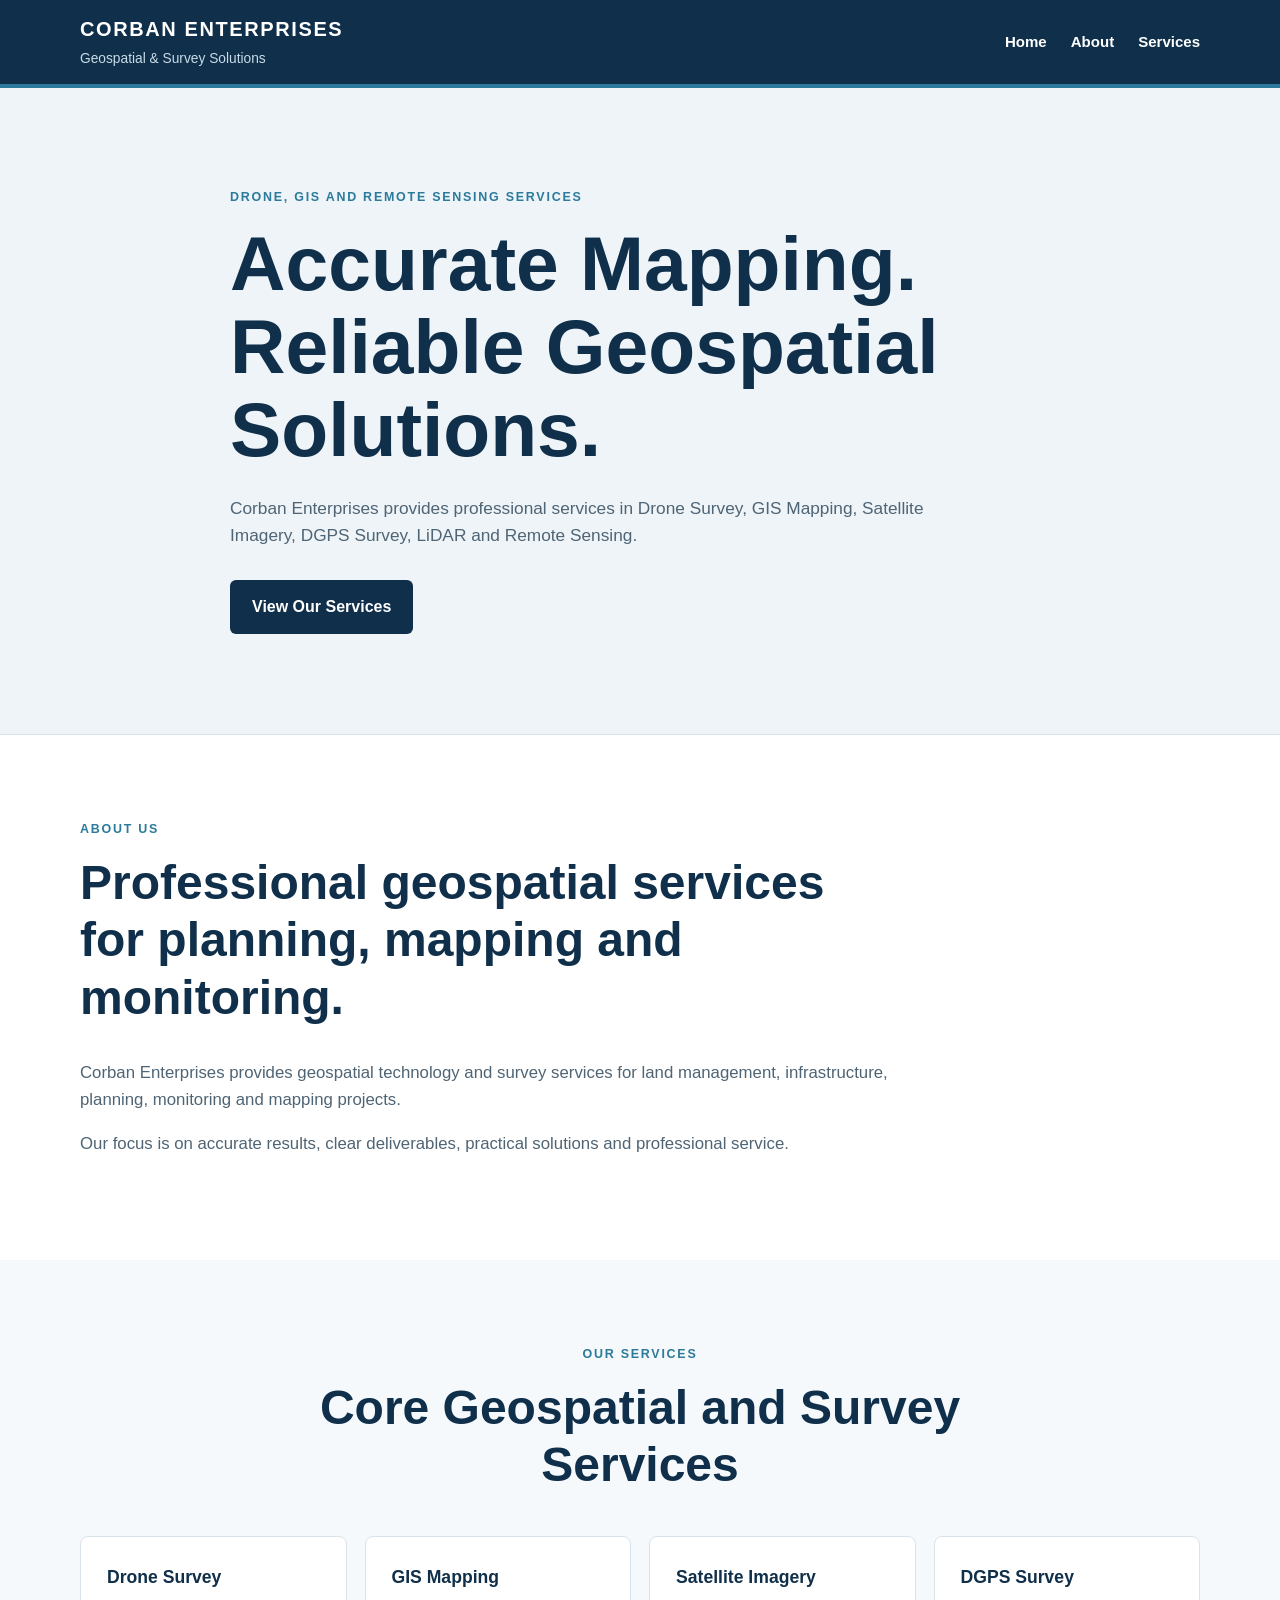
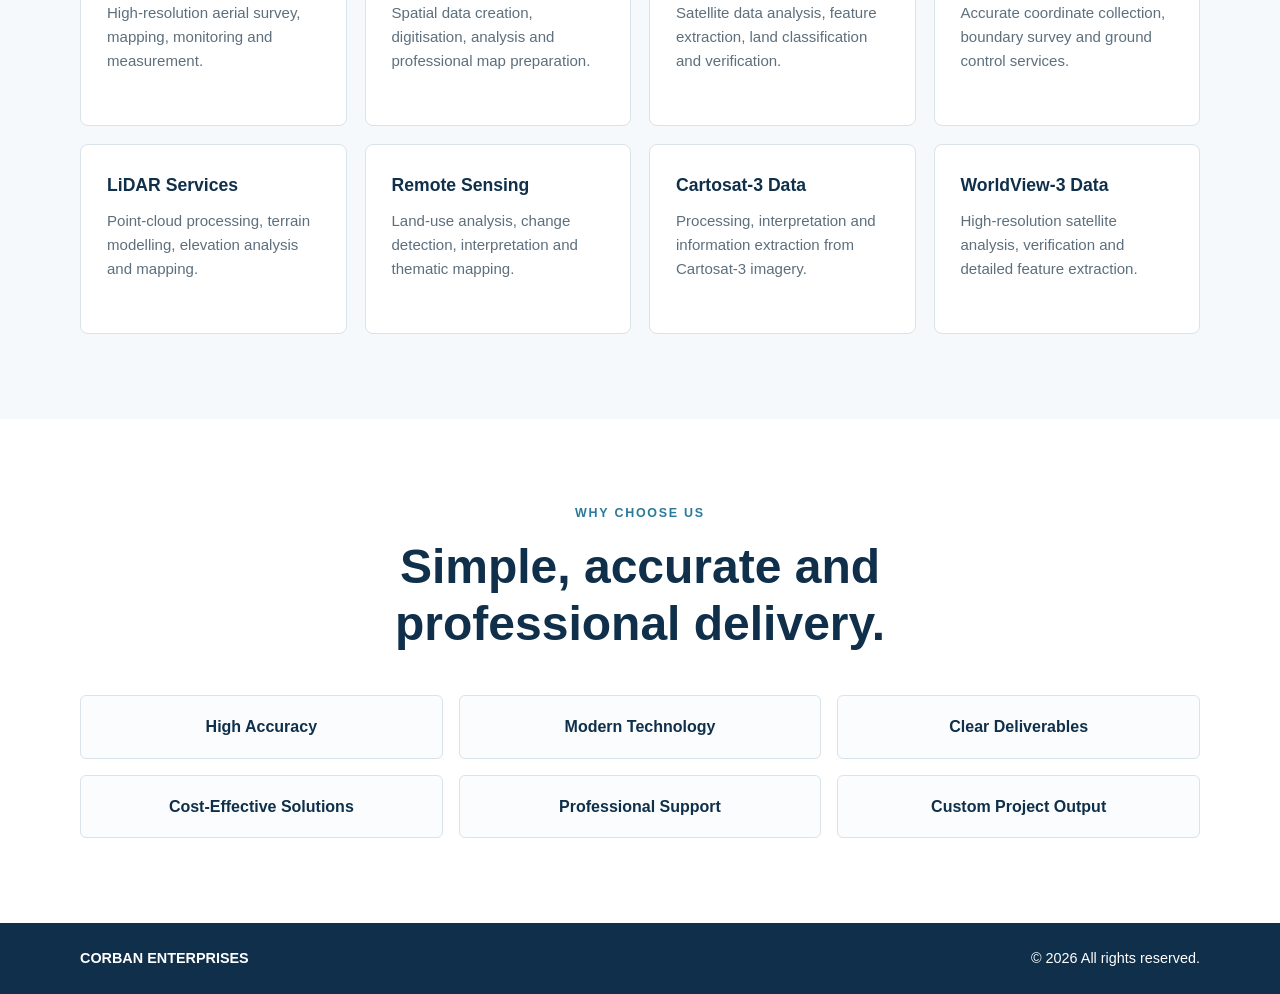
==== index.html @ 5680aaae "Remove contact section and email from website" ====
<!DOCTYPE html>
<html lang="en">
<head>
  <meta charset="UTF-8">
  <meta name="viewport" content="width=device-width, initial-scale=1.0">
  <meta name="description" content="Corban Enterprises provides Drone Survey, GIS Mapping, Satellite Imagery, DGPS Survey, LiDAR and Remote Sensing services.">
  <meta name="keywords" content="Drone Survey, GIS Mapping, Satellite Imagery, DGPS Survey, LiDAR, Remote Sensing, Corban Enterprises">
  <title>Corban Enterprises | Geospatial & Survey Solutions</title>
  <link rel="stylesheet" href="style.css">
</head>
<body>

  <header class="site-header">
    <div class="container header-inner">
      <div class="brand">
        <h1>CORBAN ENTERPRISES</h1>
        <p>Geospatial & Survey Solutions</p>
      </div>

      <nav class="main-nav">
        <a href="#home">Home</a>
        <a href="#about">About</a>
        <a href="#services">Services</a>
      </nav>
    </div>
  </header>

  <main>
    <section class="hero" id="home">
      <div class="container hero-content">
        <p class="eyebrow">DRONE, GIS AND REMOTE SENSING SERVICES</p>
        <h2>Accurate Mapping.<br>Reliable Geospatial Solutions.</h2>
        <p class="hero-text">
          Corban Enterprises provides professional services in Drone Survey,
          GIS Mapping, Satellite Imagery, DGPS Survey, LiDAR and Remote Sensing.
        </p>
        <a class="primary-button" href="#services">View Our Services</a>
      </div>
    </section>

    <section class="section" id="about">
      <div class="container">
        <div class="section-heading">
          <p>ABOUT US</p>
          <h2>Professional geospatial services for planning, mapping and monitoring.</h2>
        </div>

        <div class="about-text">
          <p>
            Corban Enterprises provides geospatial technology and survey services
            for land management, infrastructure, planning, monitoring and mapping projects.
          </p>
          <p>
            Our focus is on accurate results, clear deliverables, practical solutions
            and professional service.
          </p>
        </div>
      </div>
    </section>

    <section class="section services-section" id="services">
      <div class="container">
        <div class="section-heading centered">
          <p>OUR SERVICES</p>
          <h2>Core Geospatial and Survey Services</h2>
        </div>

        <div class="service-grid">
          <article class="service-card">
            <h3>Drone Survey</h3>
            <p>High-resolution aerial survey, mapping, monitoring and measurement.</p>
          </article>

          <article class="service-card">
            <h3>GIS Mapping</h3>
            <p>Spatial data creation, digitisation, analysis and professional map preparation.</p>
          </article>

          <article class="service-card">
            <h3>Satellite Imagery</h3>
            <p>Satellite data analysis, feature extraction, land classification and verification.</p>
          </article>

          <article class="service-card">
            <h3>DGPS Survey</h3>
            <p>Accurate coordinate collection, boundary survey and ground control services.</p>
          </article>

          <article class="service-card">
            <h3>LiDAR Services</h3>
            <p>Point-cloud processing, terrain modelling, elevation analysis and mapping.</p>
          </article>

          <article class="service-card">
            <h3>Remote Sensing</h3>
            <p>Land-use analysis, change detection, interpretation and thematic mapping.</p>
          </article>

          <article class="service-card">
            <h3>Cartosat-3 Data</h3>
            <p>Processing, interpretation and information extraction from Cartosat-3 imagery.</p>
          </article>

          <article class="service-card">
            <h3>WorldView-3 Data</h3>
            <p>High-resolution satellite analysis, verification and detailed feature extraction.</p>
          </article>
        </div>
      </div>
    </section>

    <section class="section why-section">
      <div class="container">
        <div class="section-heading centered">
          <p>WHY CHOOSE US</p>
          <h2>Simple, accurate and professional delivery.</h2>
        </div>

        <div class="why-grid">
          <div>High Accuracy</div>
          <div>Modern Technology</div>
          <div>Clear Deliverables</div>
          <div>Cost-Effective Solutions</div>
          <div>Professional Support</div>
          <div>Custom Project Output</div>
        </div>
      </div>
    </section>
  </main>

  <footer>
    <div class="container footer-inner">
      <p><strong>CORBAN ENTERPRISES</strong></p>
      <p>© <span id="year"></span> All rights reserved.</p>
    </div>
  </footer>

  <script src="script.js"></script>
</body>
</html>
---- style.css ----
* {
  box-sizing: border-box;
}

html {
  scroll-behavior: smooth;
}

body {
  margin: 0;
  font-family: Arial, Helvetica, sans-serif;
  color: #1d2a36;
  background: #ffffff;
  line-height: 1.6;
}

a {
  text-decoration: none;
  color: inherit;
}

.container {
  width: min(1120px, calc(100% - 40px));
  margin: 0 auto;
}

.site-header {
  background: #0f2f4a;
  color: #ffffff;
  border-bottom: 4px solid #2b7a9b;
}

.header-inner {
  min-height: 84px;
  display: flex;
  justify-content: space-between;
  align-items: center;
  gap: 30px;
}

.brand h1 {
  margin: 0;
  font-size: 1.25rem;
  letter-spacing: 0.08em;
}

.brand p {
  margin: 3px 0 0;
  color: #c8dbe8;
  font-size: 0.86rem;
}

.main-nav {
  display: flex;
  gap: 24px;
  flex-wrap: wrap;
}

.main-nav a {
  color: #ffffff;
  font-weight: 600;
  font-size: 0.94rem;
}

.main-nav a:hover {
  text-decoration: underline;
}

.hero {
  background: #eef4f8;
  padding: 100px 0;
  border-bottom: 1px solid #d8e2e8;
}

.hero-content {
  max-width: 820px;
}

.eyebrow,
.section-heading p,
.contact-label {
  margin: 0 0 14px;
  color: #2b7a9b;
  font-size: 0.78rem;
  font-weight: 700;
  letter-spacing: 0.14em;
}

.hero h2 {
  margin: 0;
  color: #0f2f4a;
  font-size: clamp(2.5rem, 6vw, 4.8rem);
  line-height: 1.08;
}

.hero-text {
  max-width: 720px;
  margin: 24px 0 30px;
  color: #4f6474;
  font-size: 1.08rem;
}

.primary-button,
.email-button {
  display: inline-block;
  background: #0f2f4a;
  color: #ffffff;
  padding: 14px 22px;
  border-radius: 6px;
  font-weight: 700;
}

.primary-button:hover,
.email-button:hover {
  background: #2b7a9b;
}

.section {
  padding: 85px 0;
}

.section-heading {
  max-width: 760px;
  margin-bottom: 34px;
}

.section-heading.centered {
  text-align: center;
  margin: 0 auto 42px;
}

.section-heading h2,
.contact-box h2 {
  margin: 0;
  color: #0f2f4a;
  font-size: clamp(2rem, 4vw, 3rem);
  line-height: 1.2;
}

.about-text {
  max-width: 850px;
  color: #4f6474;
  font-size: 1.05rem;
}

.services-section {
  background: #f6f9fb;
}

.service-grid {
  display: grid;
  grid-template-columns: repeat(4, 1fr);
  gap: 18px;
}

.service-card {
  background: #ffffff;
  border: 1px solid #d9e3ea;
  padding: 26px;
  border-radius: 8px;
  min-height: 190px;
}

.service-card h3 {
  margin: 0 0 10px;
  color: #0f2f4a;
  font-size: 1.1rem;
}

.service-card p {
  margin: 0;
  color: #5d6f7d;
  font-size: 0.94rem;
}

.why-section {
  background: #ffffff;
}

.why-grid {
  display: grid;
  grid-template-columns: repeat(3, 1fr);
  gap: 16px;
}

.why-grid div {
  border: 1px solid #d9e3ea;
  padding: 18px;
  text-align: center;
  font-weight: 700;
  color: #0f2f4a;
  background: #fafcfd;
  border-radius: 6px;
}

.contact-section {
  background: #eef4f8;
}

.contact-box {
  display: grid;
  grid-template-columns: 1.2fr 0.8fr;
  gap: 40px;
  align-items: center;
  border: 1px solid #d2dee6;
  background: #ffffff;
  padding: 42px;
  border-radius: 8px;
}

.contact-box p {
  color: #5d6f7d;
}

.email-button {
  text-align: center;
  word-break: break-word;
}

footer {
  background: #0f2f4a;
  color: #ffffff;
  padding: 24px 0;
}

.footer-inner {
  display: flex;
  justify-content: space-between;
  gap: 20px;
  flex-wrap: wrap;
}

.footer-inner p {
  margin: 0;
  font-size: 0.9rem;
}

@media (max-width: 900px) {
  .service-grid {
    grid-template-columns: repeat(2, 1fr);
  }

  .contact-box {
    grid-template-columns: 1fr;
  }
}

@media (max-width: 680px) {
  .header-inner {
    flex-direction: column;
    align-items: flex-start;
    padding: 20px 0;
  }

  .main-nav {
    gap: 14px;
  }

  .hero {
    padding: 72px 0;
  }

  .service-grid,
  .why-grid {
    grid-template-columns: 1fr;
  }

  .section {
    padding: 64px 0;
  }

  .contact-box {
    padding: 26px;
  }
}
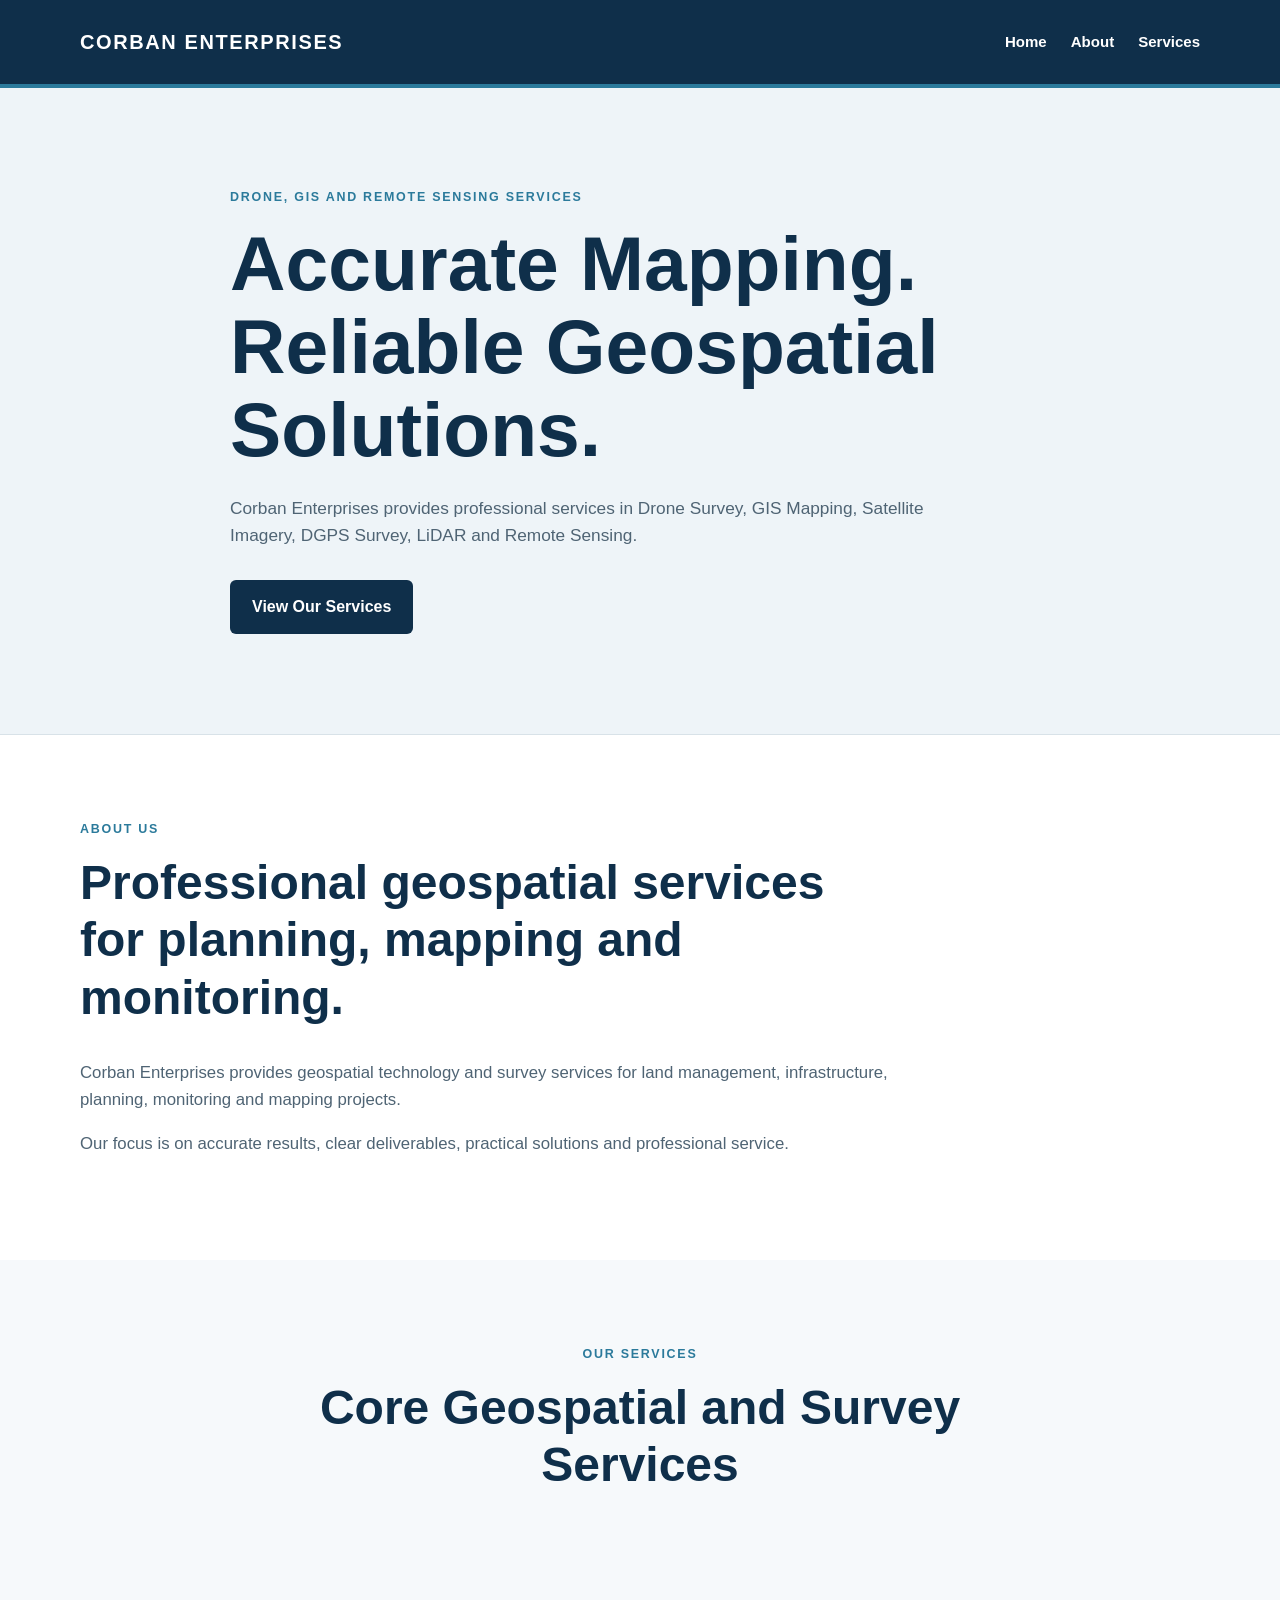
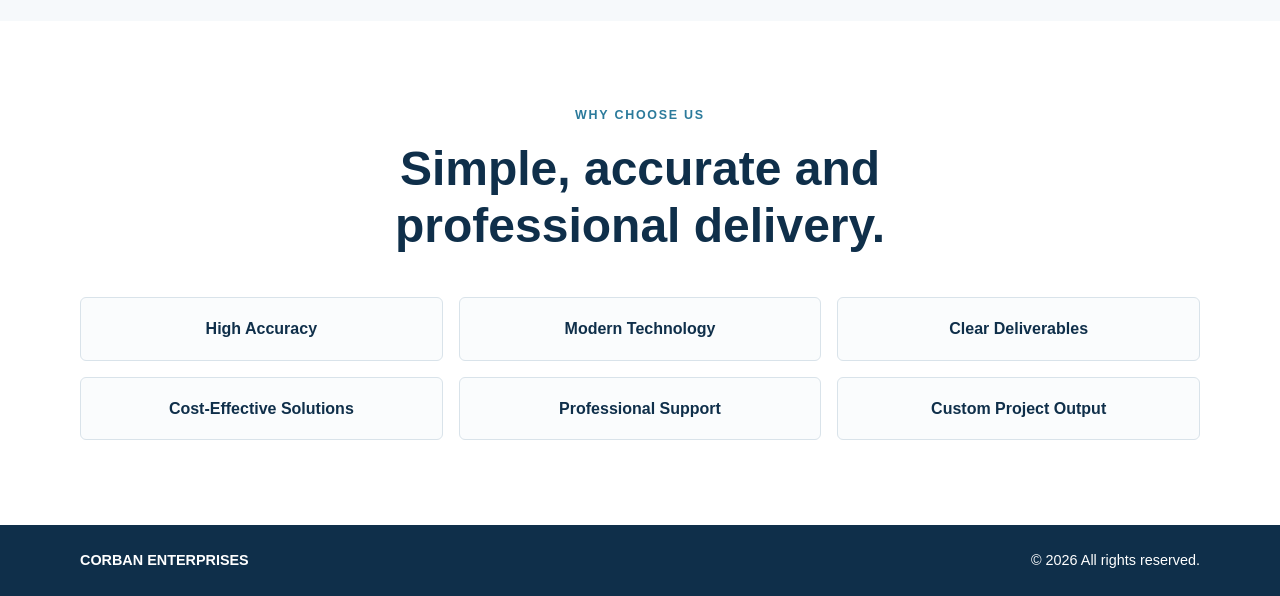
==== commit a4a31efd: "Remove header tagline" ====
--- a/index.html
+++ b/index.html
@@ -14,7 +14,6 @@
     <div class="container header-inner">
       <div class="brand">
         <h1>CORBAN ENTERPRISES</h1>
-        <p>Geospatial & Survey Solutions</p>
       </div>
 
       <nav class="main-nav">
--- a/style.css
+++ b/style.css
@@ -154,6 +154,7 @@
 }
 
 .service-card {
+  display: none;
   background: #ffffff;
   border: 1px solid #d9e3ea;
   padding: 26px;
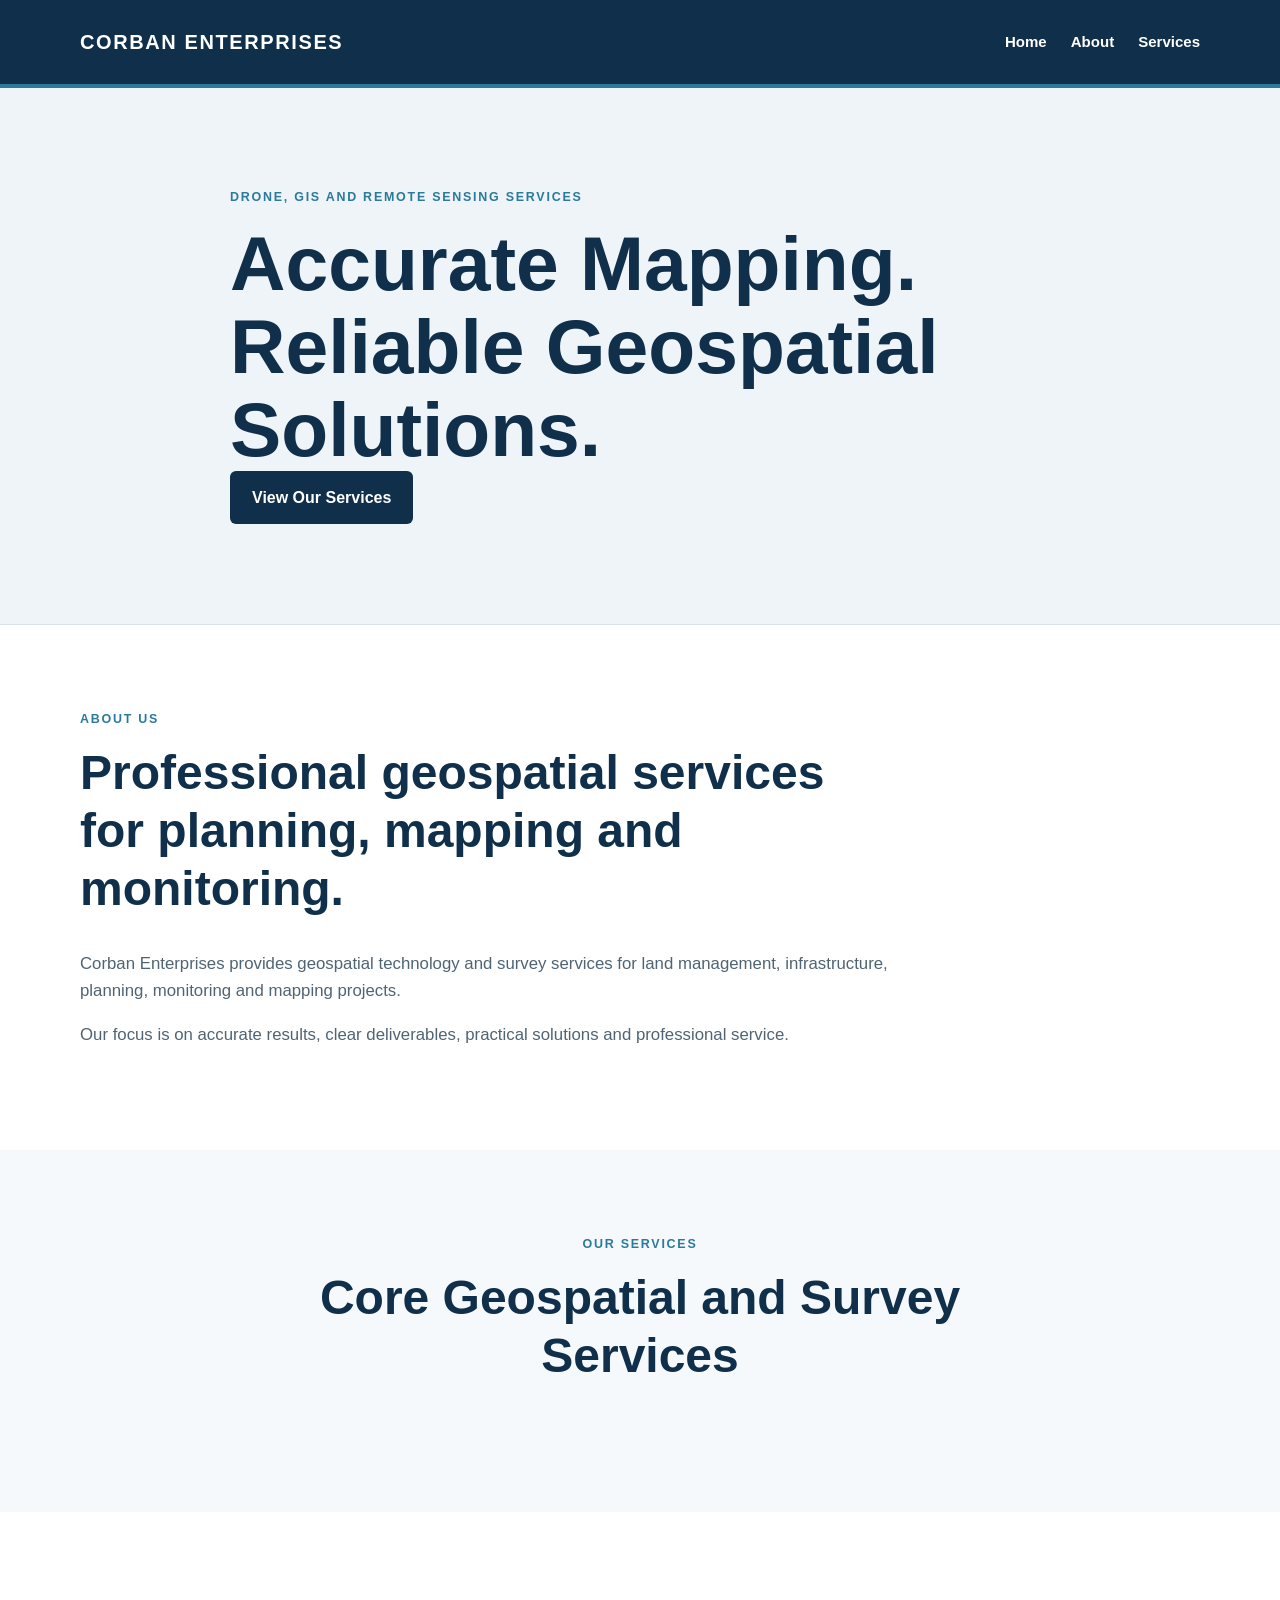
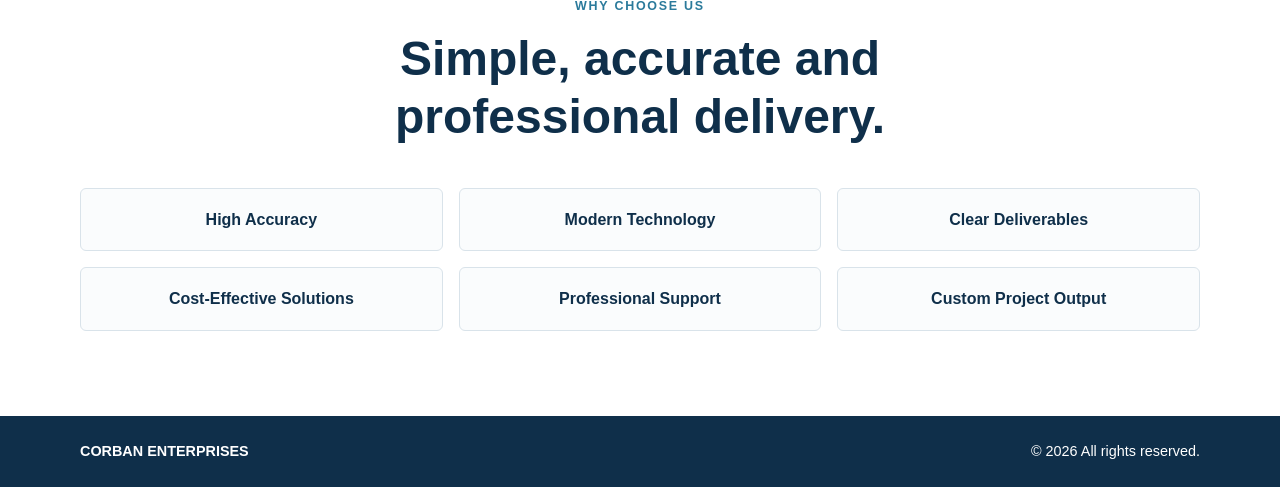
==== commit 9237f314: "Remove hero services description" ====
--- a/index.html
+++ b/index.html
@@ -29,10 +29,6 @@
       <div class="container hero-content">
         <p class="eyebrow">DRONE, GIS AND REMOTE SENSING SERVICES</p>
         <h2>Accurate Mapping.<br>Reliable Geospatial Solutions.</h2>
-        <p class="hero-text">
-          Corban Enterprises provides professional services in Drone Survey,
-          GIS Mapping, Satellite Imagery, DGPS Survey, LiDAR and Remote Sensing.
-        </p>
         <a class="primary-button" href="#services">View Our Services</a>
       </div>
     </section>
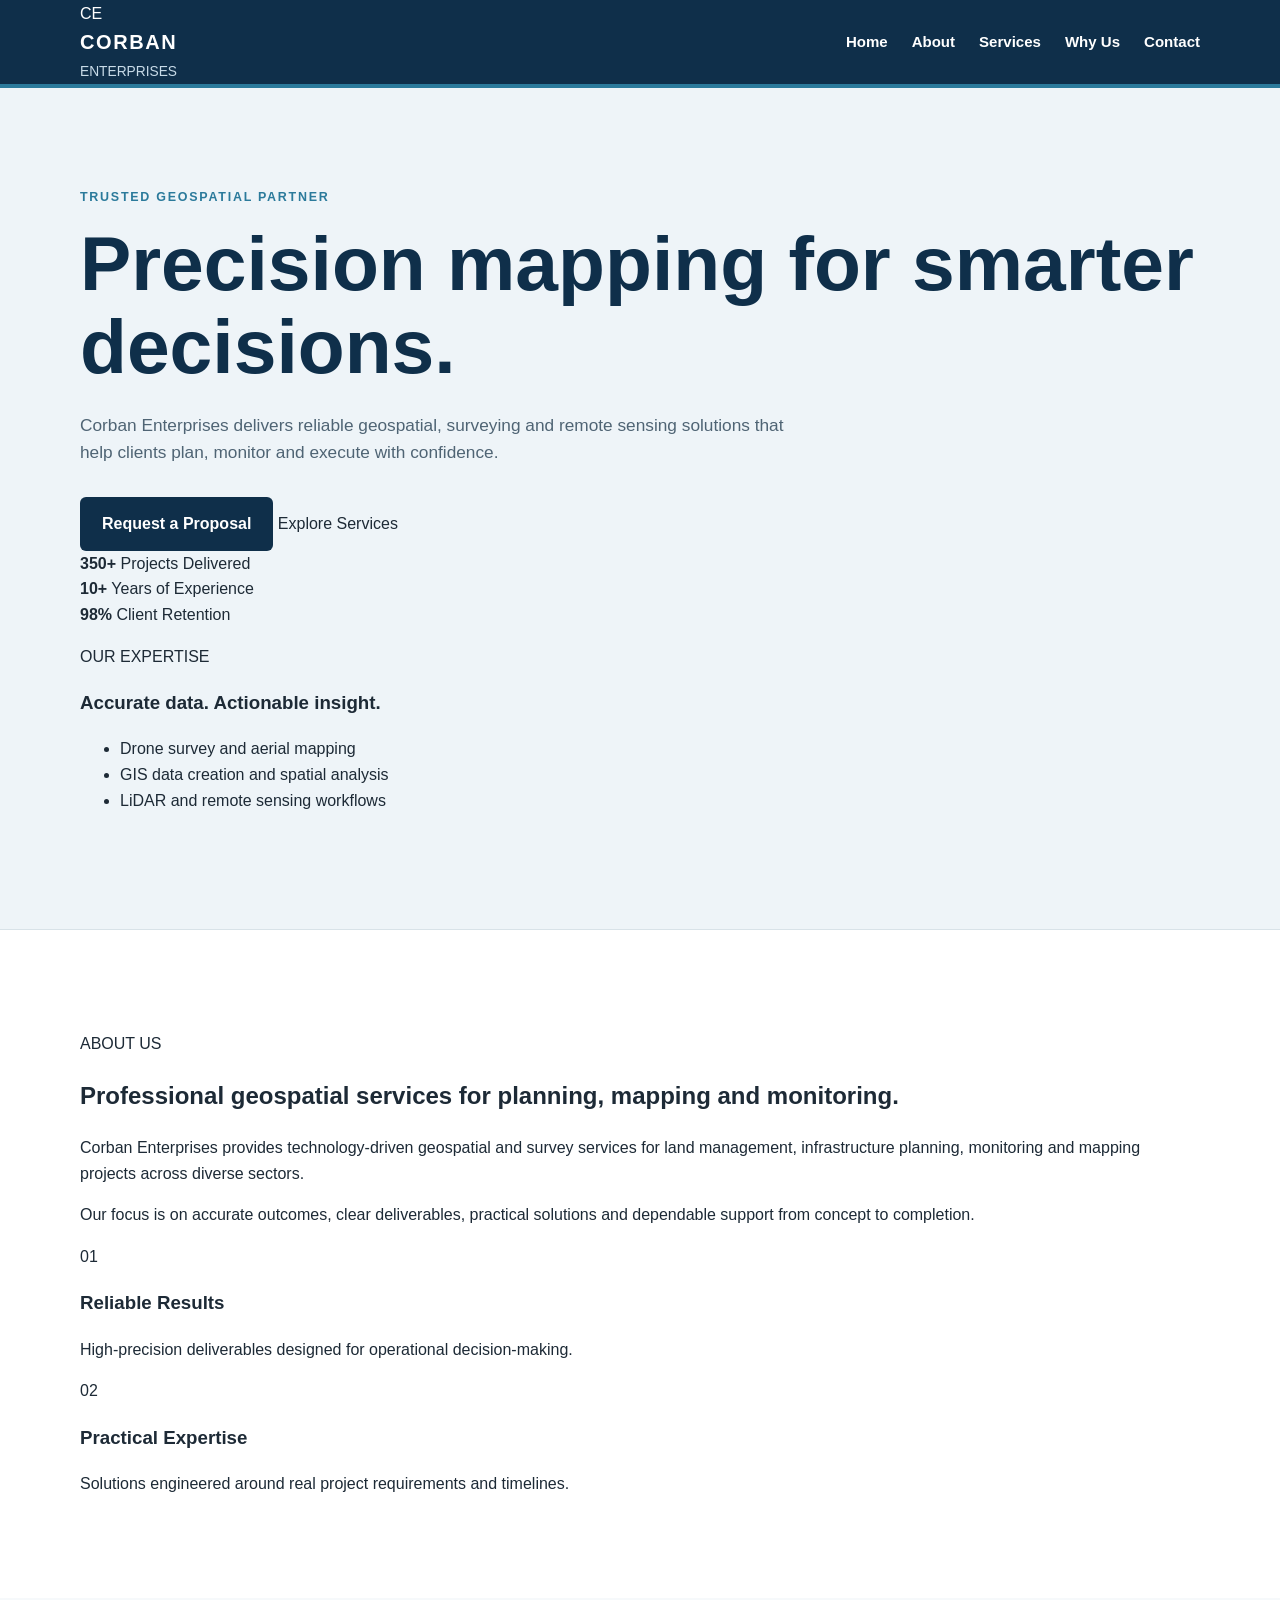
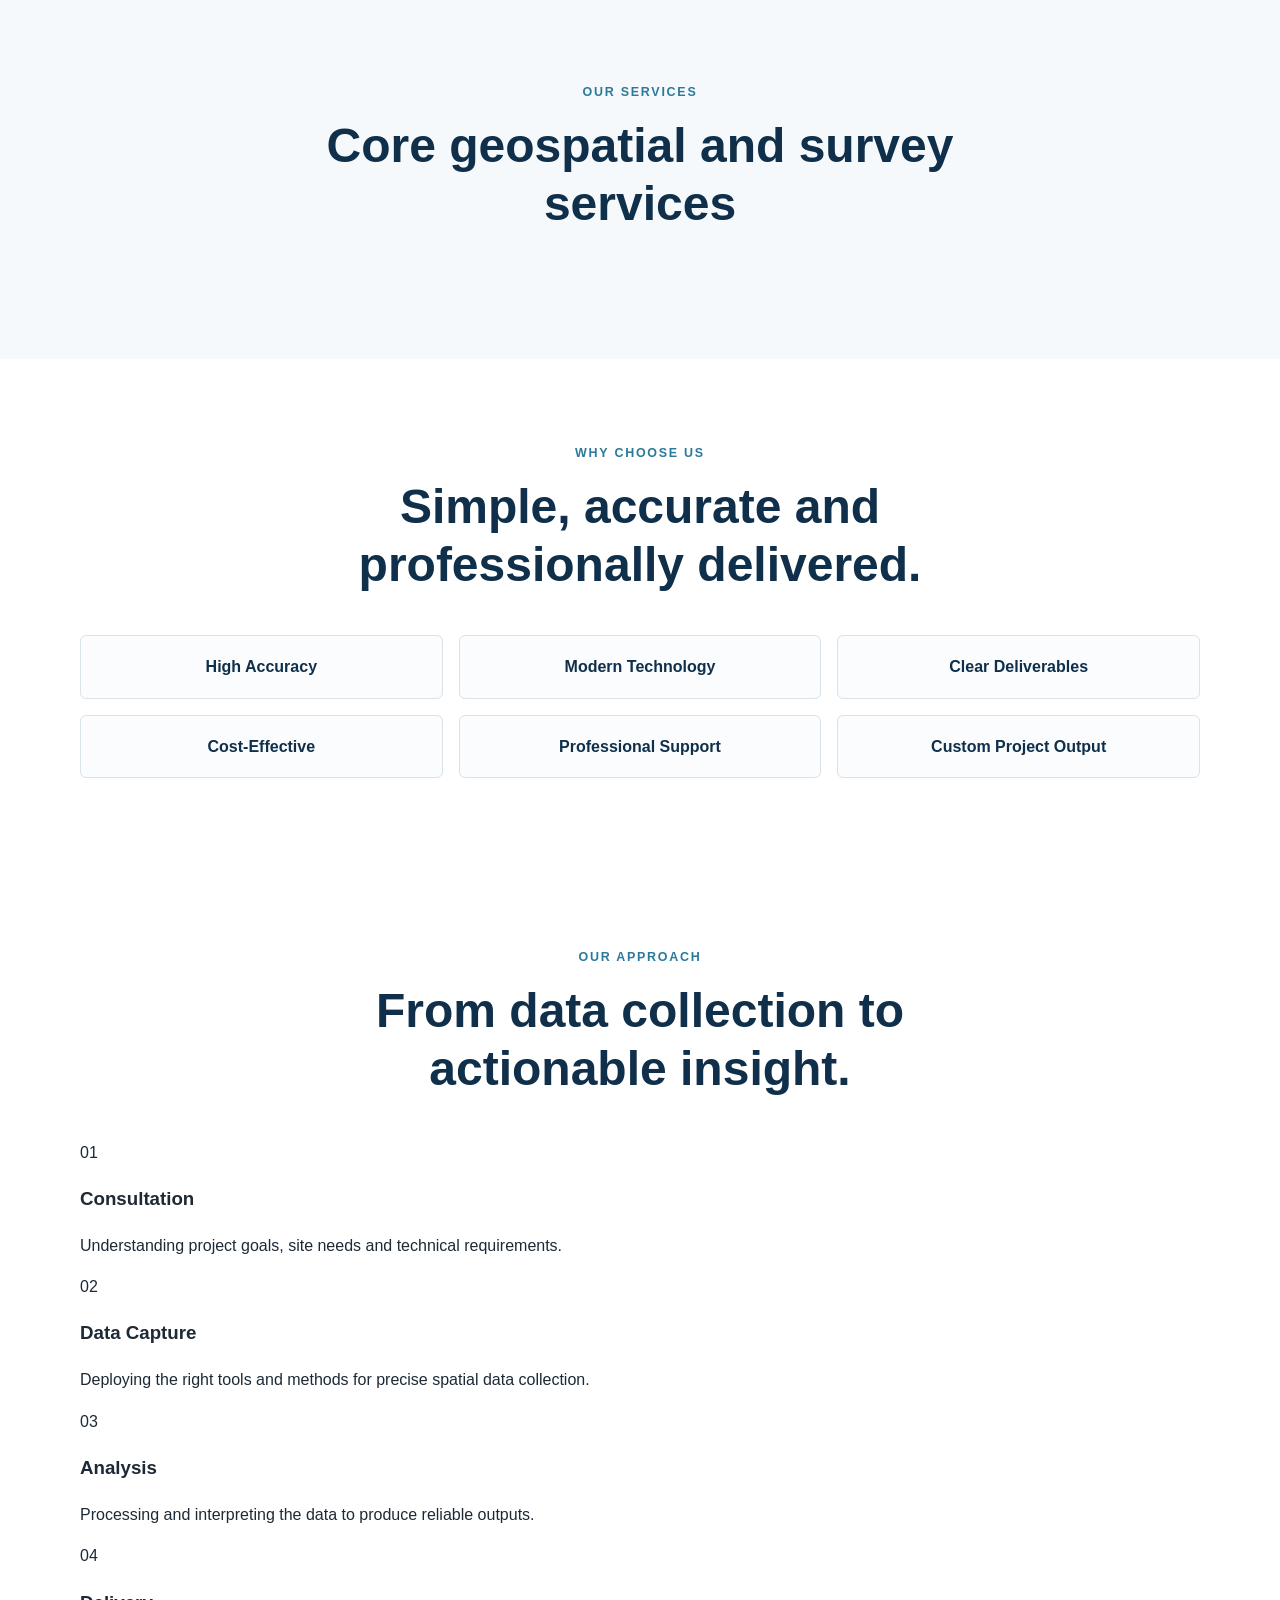
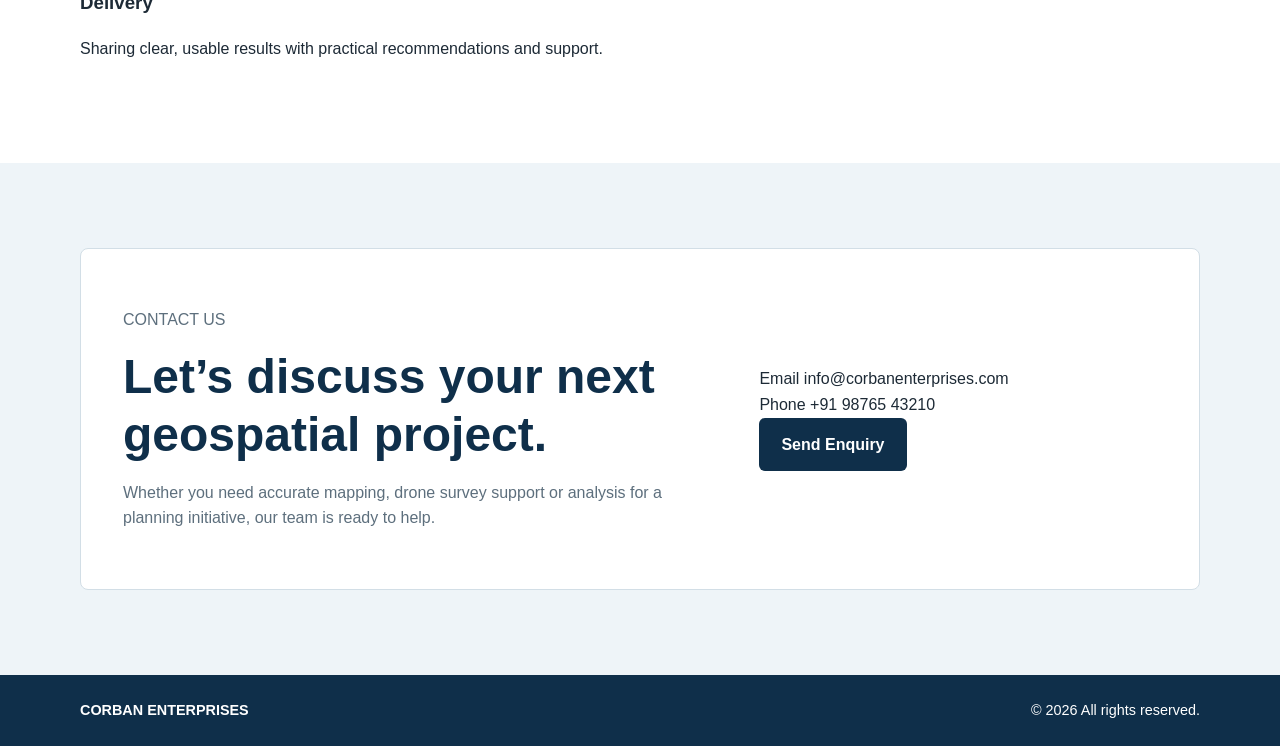
==== commit eb68f5bf: "Modernize the website to a more premium corporate design and add a stronger contact section." ====
--- a/index.html
+++ b/index.html
@@ -3,121 +3,253 @@
 <head>
   <meta charset="UTF-8">
   <meta name="viewport" content="width=device-width, initial-scale=1.0">
-  <meta name="description" content="Corban Enterprises provides Drone Survey, GIS Mapping, Satellite Imagery, DGPS Survey, LiDAR and Remote Sensing services.">
+  <meta name="theme-color" content="#0a1f2d">
+  <meta name="description" content="Corban Enterprises provides premium drone survey, GIS mapping, satellite imagery, DGPS survey, LiDAR and remote sensing services.">
   <meta name="keywords" content="Drone Survey, GIS Mapping, Satellite Imagery, DGPS Survey, LiDAR, Remote Sensing, Corban Enterprises">
   <title>Corban Enterprises | Geospatial & Survey Solutions</title>
   <link rel="stylesheet" href="style.css">
 </head>
 <body>
-
   <header class="site-header">
     <div class="container header-inner">
-      <div class="brand">
-        <h1>CORBAN ENTERPRISES</h1>
-      </div>
-
-      <nav class="main-nav">
+      <div class="brand" aria-label="Corban Enterprises">
+        <span class="brand-mark">CE</span>
+        <div>
+          <h1>CORBAN</h1>
+          <p>ENTERPRISES</p>
+        </div>
+      </div>
+
+      <nav class="main-nav" aria-label="Main navigation">
         <a href="#home">Home</a>
         <a href="#about">About</a>
         <a href="#services">Services</a>
+        <a href="#why-choose-us">Why Us</a>
+        <a href="#contact">Contact</a>
       </nav>
     </div>
   </header>
 
   <main>
     <section class="hero" id="home">
-      <div class="container hero-content">
-        <p class="eyebrow">DRONE, GIS AND REMOTE SENSING SERVICES</p>
-        <h2>Accurate Mapping.<br>Reliable Geospatial Solutions.</h2>
-        <a class="primary-button" href="#services">View Our Services</a>
+      <div class="container hero-layout">
+        <div class="hero-copy">
+          <p class="eyebrow">TRUSTED GEOSPATIAL PARTNER</p>
+          <h2>Precision mapping for smarter decisions.</h2>
+          <p class="hero-text">
+            Corban Enterprises delivers reliable geospatial, surveying and remote sensing solutions
+            that help clients plan, monitor and execute with confidence.
+          </p>
+
+          <div class="hero-actions">
+            <a class="primary-button" href="#contact">Request a Proposal</a>
+            <a class="secondary-button" href="#services">Explore Services</a>
+          </div>
+
+          <div class="stats-bar" aria-label="Company statistics">
+            <div>
+              <strong>350+</strong>
+              <span>Projects Delivered</span>
+            </div>
+            <div>
+              <strong>10+</strong>
+              <span>Years of Experience</span>
+            </div>
+            <div>
+              <strong>98%</strong>
+              <span>Client Retention</span>
+            </div>
+          </div>
+        </div>
+
+        <div class="hero-panel" aria-label="Company overview">
+          <div class="panel-card highlight-card">
+            <p class="mini-label">OUR EXPERTISE</p>
+            <h3>Accurate data. Actionable insight.</h3>
+            <ul>
+              <li>Drone survey and aerial mapping</li>
+              <li>GIS data creation and spatial analysis</li>
+              <li>LiDAR and remote sensing workflows</li>
+            </ul>
+          </div>
+        </div>
       </div>
     </section>
 
     <section class="section" id="about">
-      <div class="container">
-        <div class="section-heading">
-          <p>ABOUT US</p>
+      <div class="container split-section">
+        <div class="section-copy">
+          <p class="section-tag">ABOUT US</p>
           <h2>Professional geospatial services for planning, mapping and monitoring.</h2>
-        </div>
-
-        <div class="about-text">
           <p>
-            Corban Enterprises provides geospatial technology and survey services
-            for land management, infrastructure, planning, monitoring and mapping projects.
+            Corban Enterprises provides technology-driven geospatial and survey services for land
+            management, infrastructure planning, monitoring and mapping projects across diverse sectors.
           </p>
           <p>
-            Our focus is on accurate results, clear deliverables, practical solutions
-            and professional service.
+            Our focus is on accurate outcomes, clear deliverables, practical solutions and dependable
+            support from concept to completion.
           </p>
         </div>
+
+        <div class="feature-panel">
+          <div class="panel-block">
+            <span>01</span>
+            <h3>Reliable Results</h3>
+            <p>High-precision deliverables designed for operational decision-making.</p>
+          </div>
+          <div class="panel-block">
+            <span>02</span>
+            <h3>Practical Expertise</h3>
+            <p>Solutions engineered around real project requirements and timelines.</p>
+          </div>
+        </div>
       </div>
     </section>
 
     <section class="section services-section" id="services">
       <div class="container">
         <div class="section-heading centered">
-          <p>OUR SERVICES</p>
-          <h2>Core Geospatial and Survey Services</h2>
+          <p class="section-tag">OUR SERVICES</p>
+          <h2>Core geospatial and survey services</h2>
         </div>
 
         <div class="service-grid">
           <article class="service-card">
+            <div class="service-icon">01</div>
             <h3>Drone Survey</h3>
-            <p>High-resolution aerial survey, mapping, monitoring and measurement.</p>
-          </article>
-
-          <article class="service-card">
+            <p>High-resolution aerial surveys, mapping and monitoring for faster, more informed decisions.</p>
+          </article>
+
+          <article class="service-card">
+            <div class="service-icon">02</div>
             <h3>GIS Mapping</h3>
-            <p>Spatial data creation, digitisation, analysis and professional map preparation.</p>
-          </article>
-
-          <article class="service-card">
+            <p>Spatial data creation, digital mapping, analysis and professional cartographic outputs.</p>
+          </article>
+
+          <article class="service-card">
+            <div class="service-icon">03</div>
             <h3>Satellite Imagery</h3>
-            <p>Satellite data analysis, feature extraction, land classification and verification.</p>
-          </article>
-
-          <article class="service-card">
+            <p>Satellite data interpretation, feature extraction and land-use classification support.</p>
+          </article>
+
+          <article class="service-card">
+            <div class="service-icon">04</div>
             <h3>DGPS Survey</h3>
-            <p>Accurate coordinate collection, boundary survey and ground control services.</p>
-          </article>
-
-          <article class="service-card">
+            <p>Accurate coordinate collection, boundary surveying and ground control services.</p>
+          </article>
+
+          <article class="service-card">
+            <div class="service-icon">05</div>
             <h3>LiDAR Services</h3>
-            <p>Point-cloud processing, terrain modelling, elevation analysis and mapping.</p>
-          </article>
-
-          <article class="service-card">
+            <p>Point-cloud processing, terrain modeling and elevation analysis for complex terrain.</p>
+          </article>
+
+          <article class="service-card">
+            <div class="service-icon">06</div>
             <h3>Remote Sensing</h3>
-            <p>Land-use analysis, change detection, interpretation and thematic mapping.</p>
-          </article>
-
-          <article class="service-card">
+            <p>Change detection, land cover analysis, thematic mapping and interpretation expertise.</p>
+          </article>
+
+          <article class="service-card">
+            <div class="service-icon">07</div>
             <h3>Cartosat-3 Data</h3>
-            <p>Processing, interpretation and information extraction from Cartosat-3 imagery.</p>
-          </article>
-
-          <article class="service-card">
+            <p>Processing and information extraction from high-resolution Cartosat-3 imagery.</p>
+          </article>
+
+          <article class="service-card">
+            <div class="service-icon">08</div>
             <h3>WorldView-3 Data</h3>
-            <p>High-resolution satellite analysis, verification and detailed feature extraction.</p>
-          </article>
-        </div>
-      </div>
-    </section>
-
-    <section class="section why-section">
+            <p>Advanced satellite analysis, verification and detailed feature extraction workflows.</p>
+          </article>
+        </div>
+      </div>
+    </section>
+
+    <section class="section why-section" id="why-choose-us">
       <div class="container">
         <div class="section-heading centered">
-          <p>WHY CHOOSE US</p>
-          <h2>Simple, accurate and professional delivery.</h2>
+          <p class="section-tag">WHY CHOOSE US</p>
+          <h2>Simple, accurate and professionally delivered.</h2>
         </div>
 
         <div class="why-grid">
-          <div>High Accuracy</div>
-          <div>Modern Technology</div>
-          <div>Clear Deliverables</div>
-          <div>Cost-Effective Solutions</div>
-          <div>Professional Support</div>
-          <div>Custom Project Output</div>
+          <div class="why-item">
+            <span>High Accuracy</span>
+          </div>
+          <div class="why-item">
+            <span>Modern Technology</span>
+          </div>
+          <div class="why-item">
+            <span>Clear Deliverables</span>
+          </div>
+          <div class="why-item">
+            <span>Cost-Effective</span>
+          </div>
+          <div class="why-item">
+            <span>Professional Support</span>
+          </div>
+          <div class="why-item">
+            <span>Custom Project Output</span>
+          </div>
+        </div>
+      </div>
+    </section>
+
+    <section class="section process-section">
+      <div class="container">
+        <div class="section-heading centered">
+          <p class="section-tag">OUR APPROACH</p>
+          <h2>From data collection to actionable insight.</h2>
+        </div>
+
+        <div class="process-grid">
+          <div class="process-step">
+            <span>01</span>
+            <h3>Consultation</h3>
+            <p>Understanding project goals, site needs and technical requirements.</p>
+          </div>
+          <div class="process-step">
+            <span>02</span>
+            <h3>Data Capture</h3>
+            <p>Deploying the right tools and methods for precise spatial data collection.</p>
+          </div>
+          <div class="process-step">
+            <span>03</span>
+            <h3>Analysis</h3>
+            <p>Processing and interpreting the data to produce reliable outputs.</p>
+          </div>
+          <div class="process-step">
+            <span>04</span>
+            <h3>Delivery</h3>
+            <p>Sharing clear, usable results with practical recommendations and support.</p>
+          </div>
+        </div>
+      </div>
+    </section>
+
+    <section class="section contact-section" id="contact">
+      <div class="container">
+        <div class="contact-box">
+          <div>
+            <p class="section-tag">CONTACT US</p>
+            <h2>Let’s discuss your next geospatial project.</h2>
+            <p>
+              Whether you need accurate mapping, drone survey support or analysis for a planning initiative,
+              our team is ready to help.
+            </p>
+          </div>
+
+          <div class="contact-details">
+            <div class="contact-item">
+              <label>Email</label>
+              <a href="mailto:info@corbanenterprises.com">info@corbanenterprises.com</a>
+            </div>
+            <div class="contact-item">
+              <label>Phone</label>
+              <a href="tel:+919876543210">+91 98765 43210</a>
+            </div>
+            <a class="email-button" href="mailto:info@corbanenterprises.com">Send Enquiry</a>
+          </div>
         </div>
       </div>
     </section>
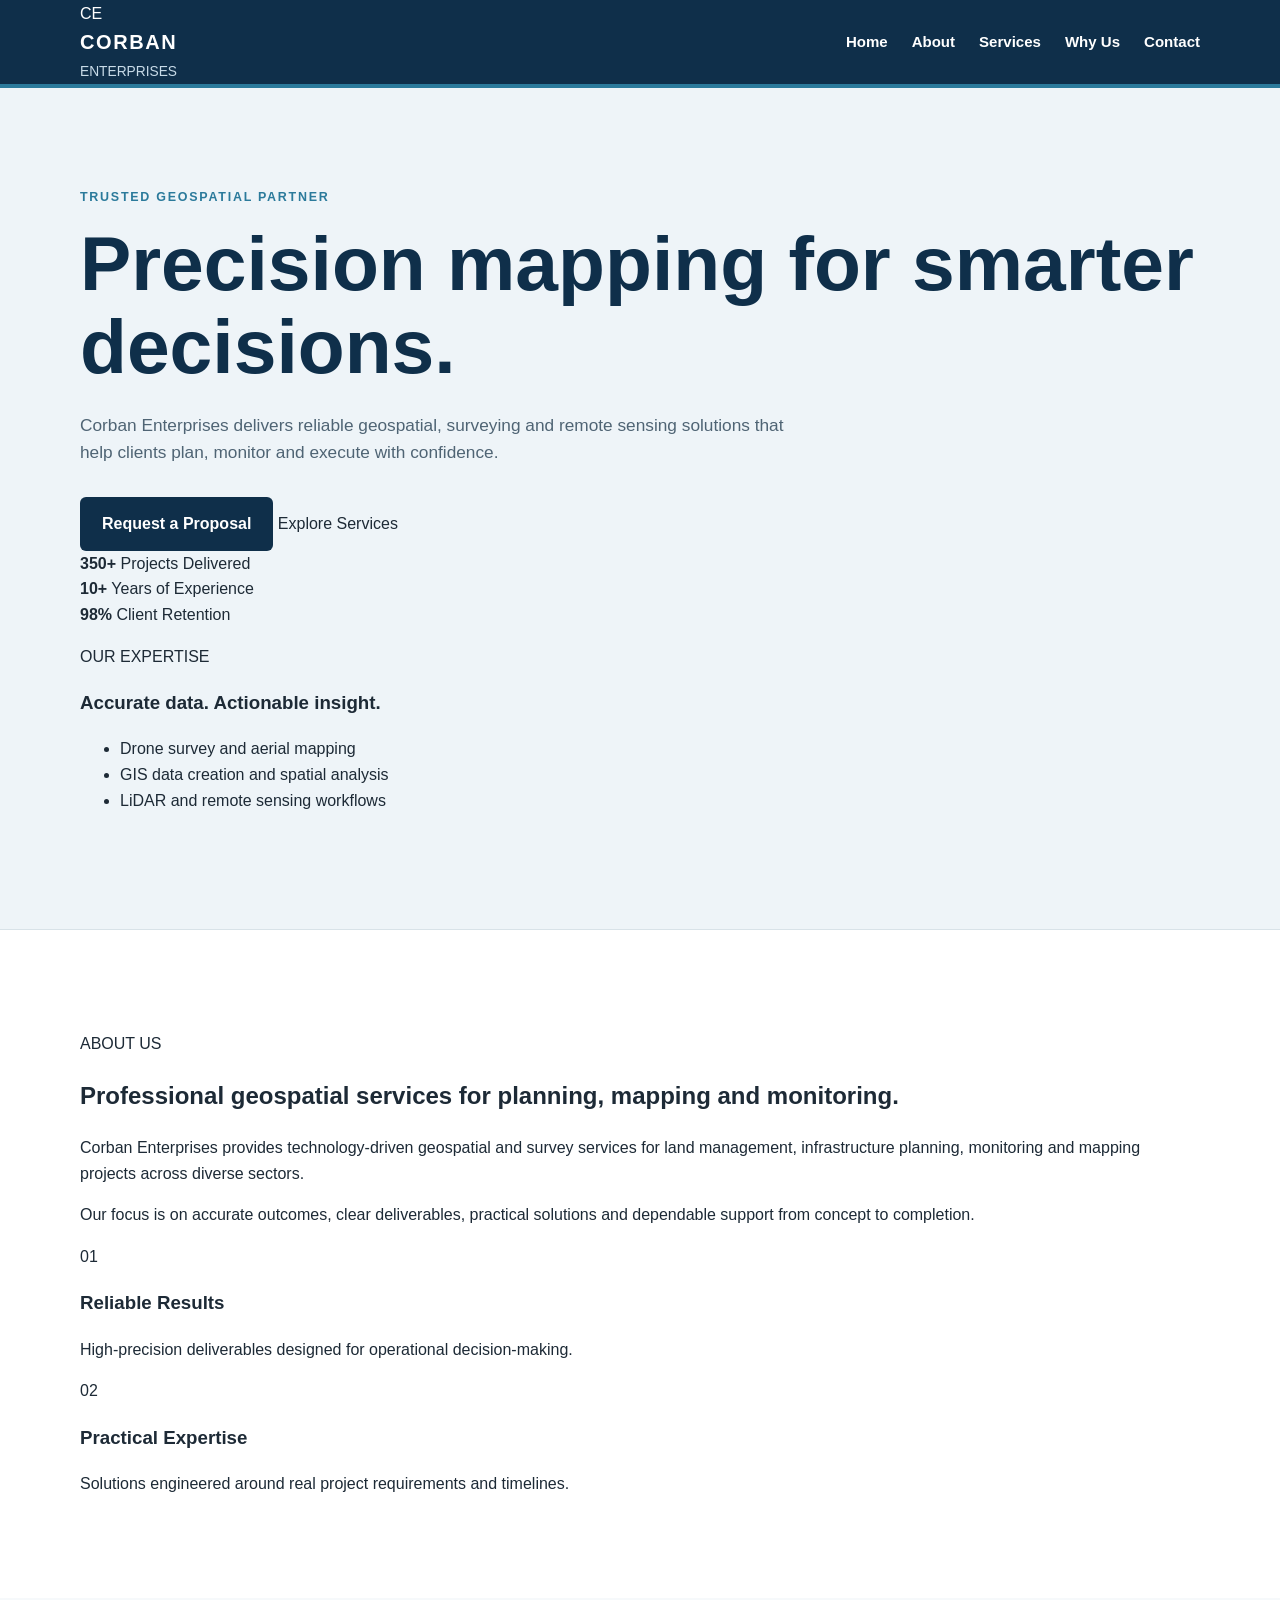
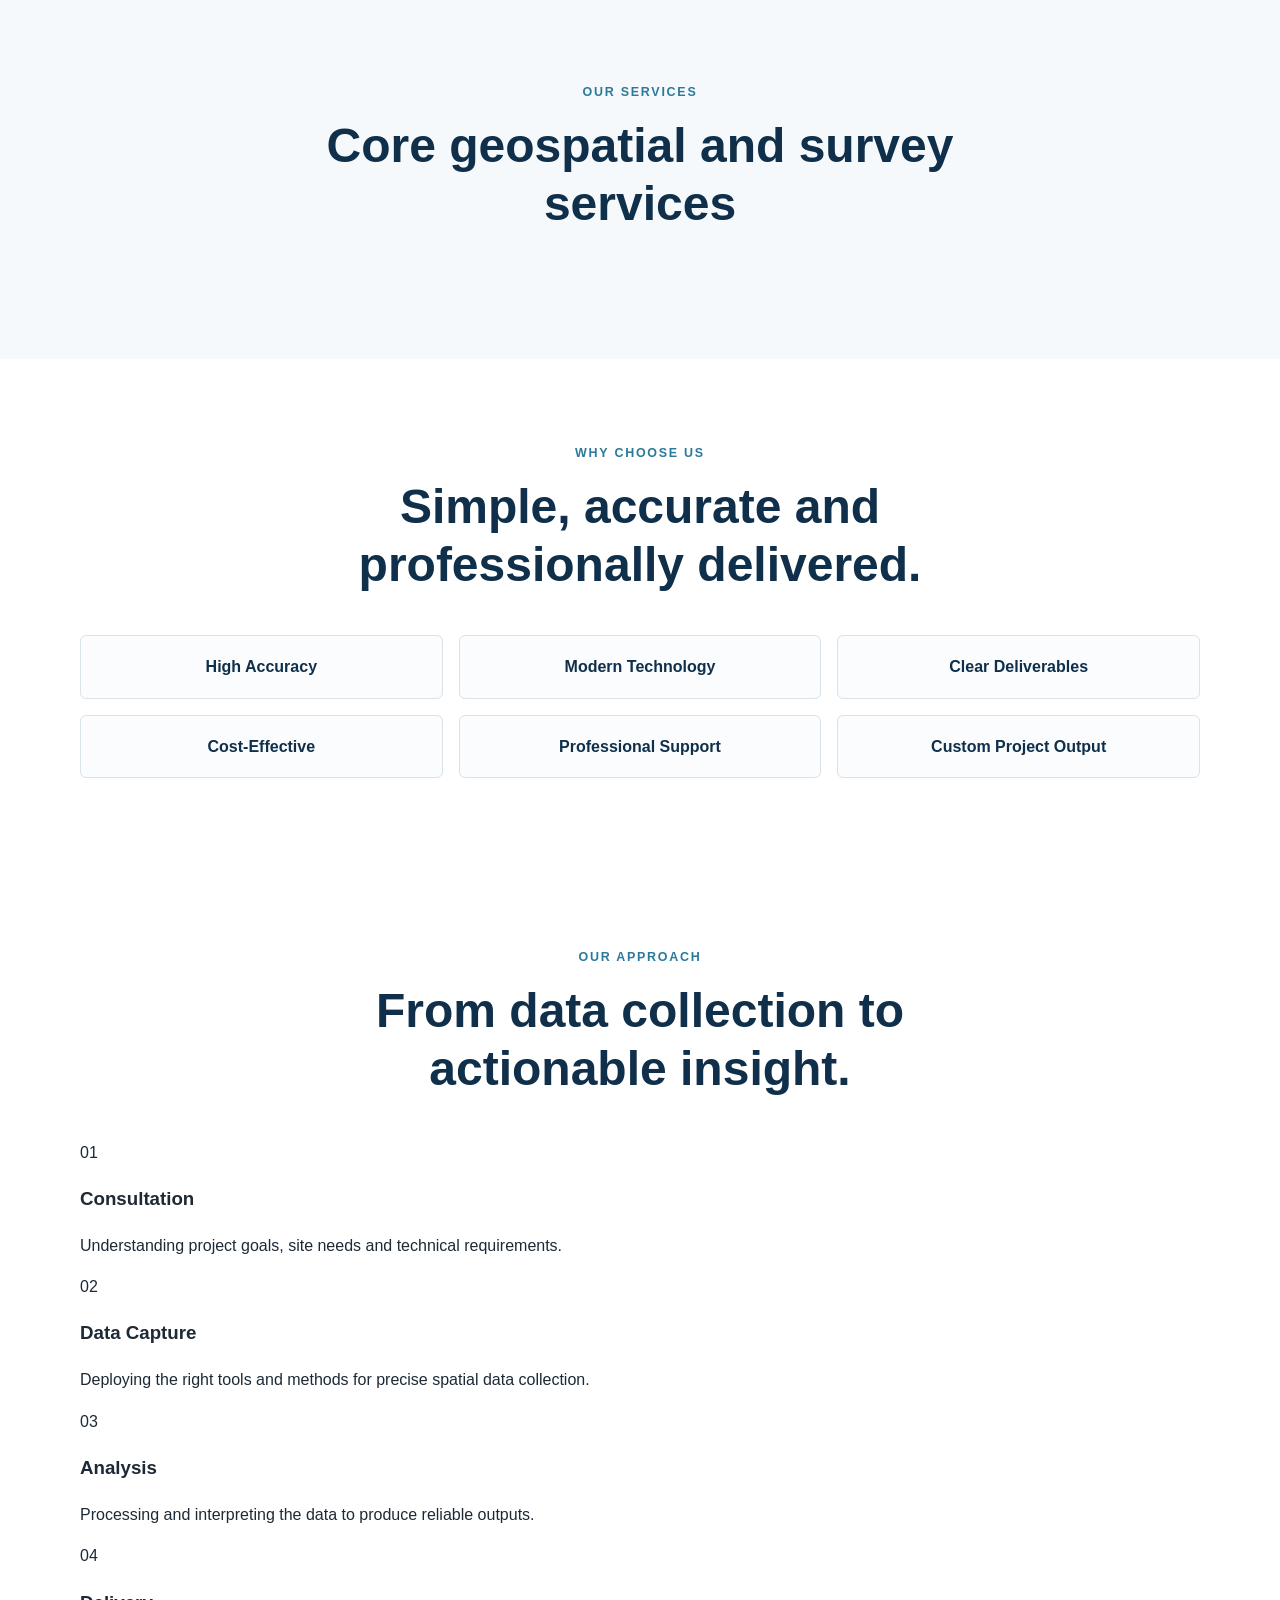
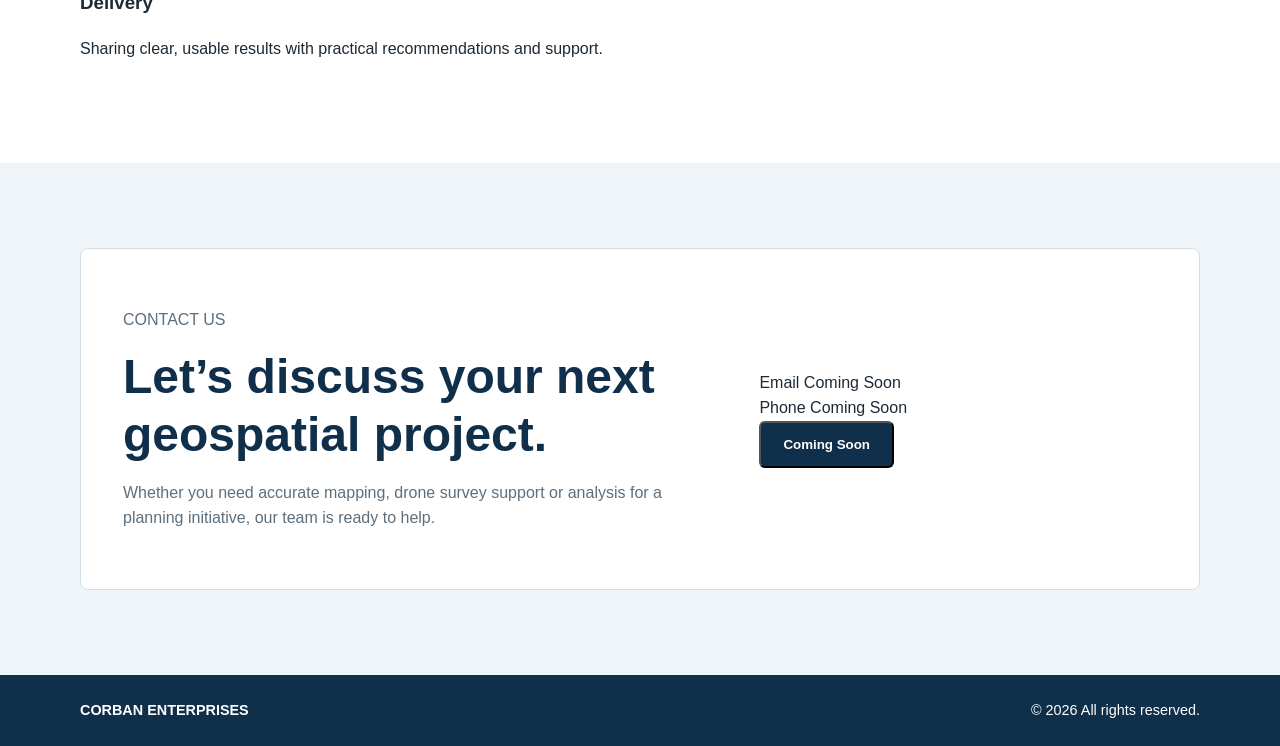
==== commit a9a2c17f: "Remove the live email/phone details and replace them with 'Coming Soon' while keeping the rest of th" ====
--- a/index.html
+++ b/index.html
@@ -242,13 +242,13 @@
           <div class="contact-details">
             <div class="contact-item">
               <label>Email</label>
-              <a href="mailto:info@corbanenterprises.com">info@corbanenterprises.com</a>
+              <span>Coming Soon</span>
             </div>
             <div class="contact-item">
               <label>Phone</label>
-              <a href="tel:+919876543210">+91 98765 43210</a>
-            </div>
-            <a class="email-button" href="mailto:info@corbanenterprises.com">Send Enquiry</a>
+              <span>Coming Soon</span>
+            </div>
+            <button class="email-button" type="button">Coming Soon</button>
           </div>
         </div>
       </div>
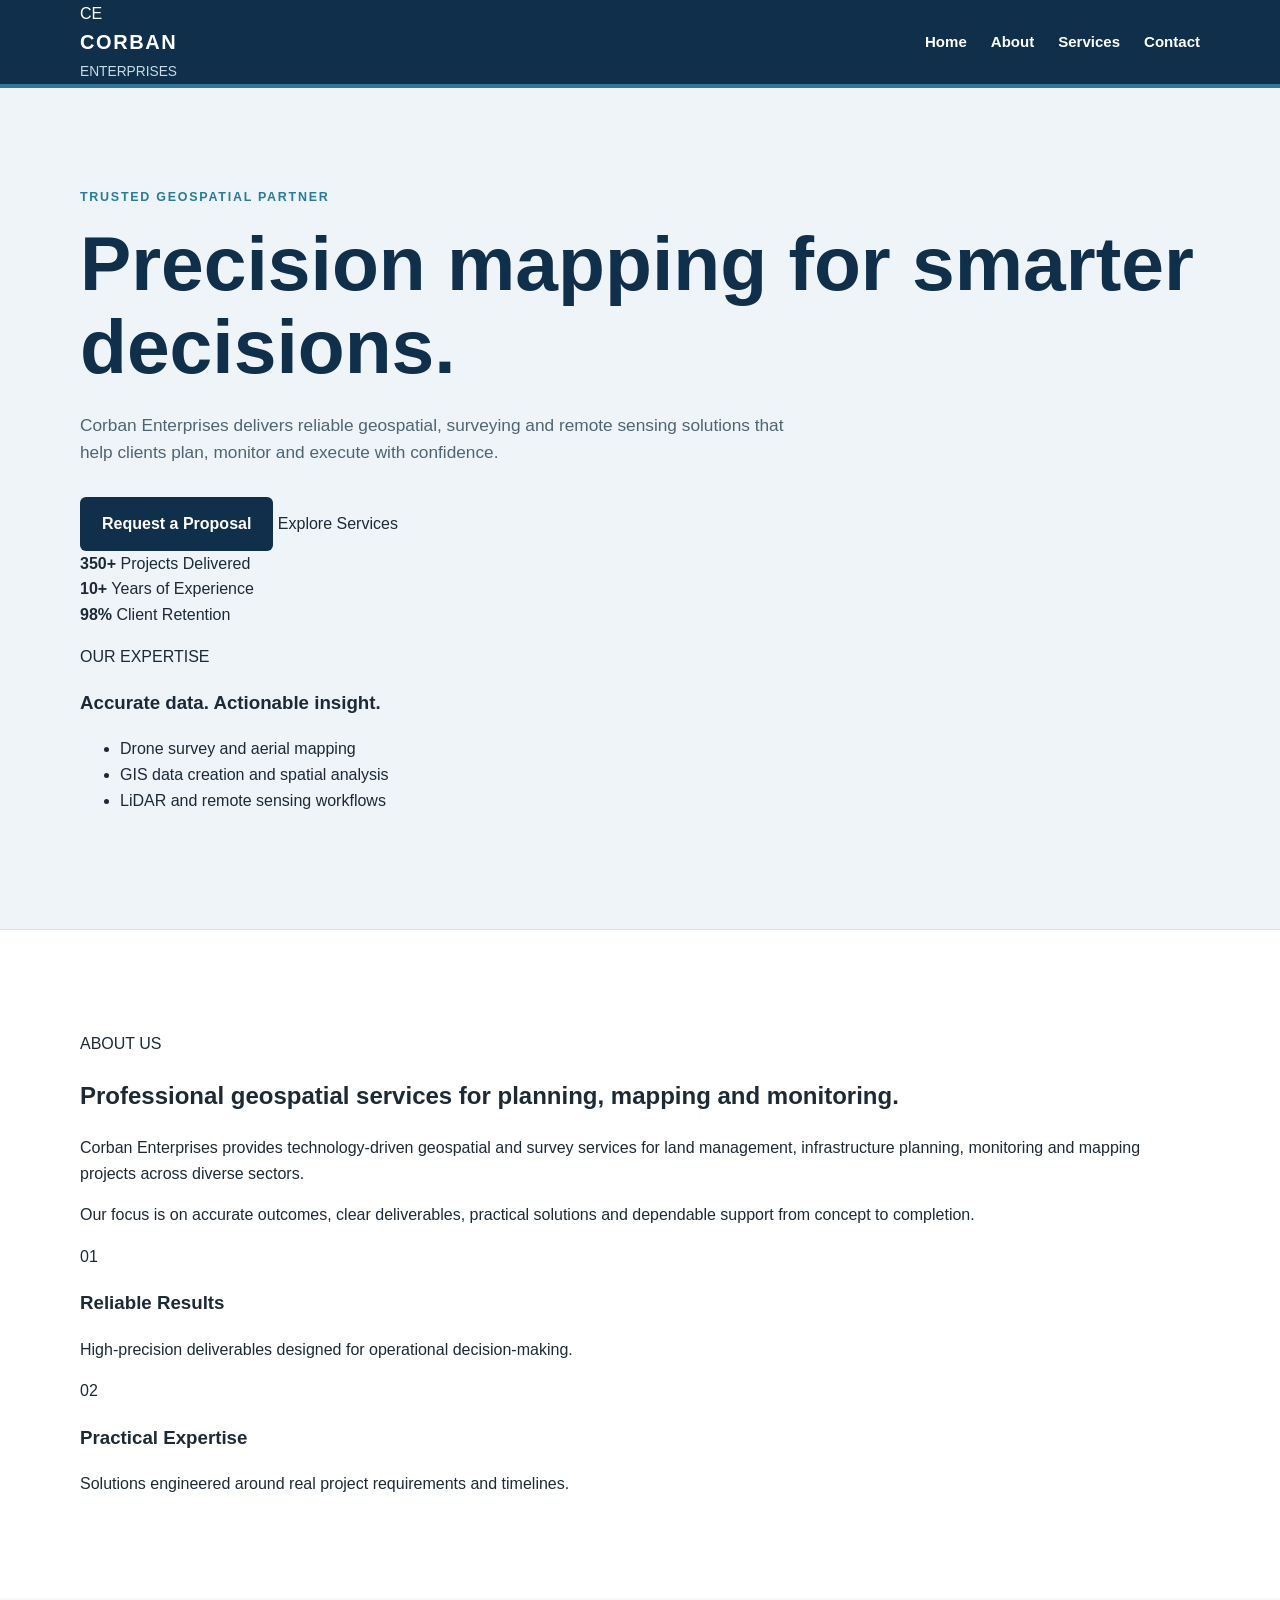
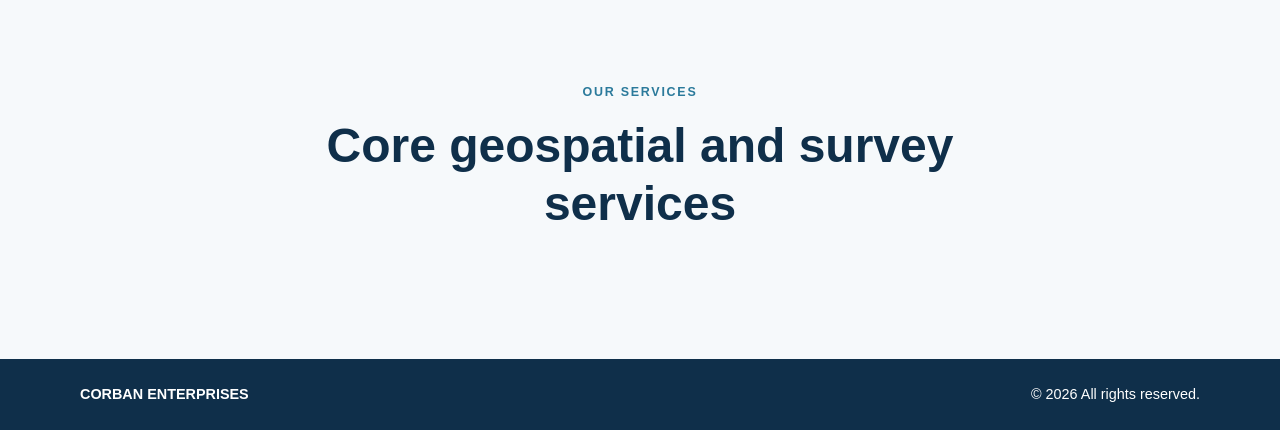
==== commit f9e78478: "Create the new multipage site structure with a Home page and navigable separate About, Services, and" ====
--- a/index.html
+++ b/index.html
@@ -3,10 +3,9 @@
 <head>
   <meta charset="UTF-8">
   <meta name="viewport" content="width=device-width, initial-scale=1.0">
-  <meta name="theme-color" content="#0a1f2d">
-  <meta name="description" content="Corban Enterprises provides premium drone survey, GIS mapping, satellite imagery, DGPS survey, LiDAR and remote sensing services.">
+  <meta name="description" content="Corban Enterprises provides Drone Survey, GIS Mapping, Satellite Imagery, DGPS Survey, LiDAR and Remote Sensing services.">
   <meta name="keywords" content="Drone Survey, GIS Mapping, Satellite Imagery, DGPS Survey, LiDAR, Remote Sensing, Corban Enterprises">
-  <title>Corban Enterprises | Geospatial & Survey Solutions</title>
+  <title>Corban Enterprises | Home</title>
   <link rel="stylesheet" href="style.css">
 </head>
 <body>
@@ -21,17 +20,16 @@
       </div>
 
       <nav class="main-nav" aria-label="Main navigation">
-        <a href="#home">Home</a>
-        <a href="#about">About</a>
-        <a href="#services">Services</a>
-        <a href="#why-choose-us">Why Us</a>
-        <a href="#contact">Contact</a>
+        <a href="index.html" class="active">Home</a>
+        <a href="about.html">About</a>
+        <a href="services.html">Services</a>
+        <a href="contact.html">Contact</a>
       </nav>
     </div>
   </header>
 
   <main>
-    <section class="hero" id="home">
+    <section class="hero home-hero">
       <div class="container hero-layout">
         <div class="hero-copy">
           <p class="eyebrow">TRUSTED GEOSPATIAL PARTNER</p>
@@ -42,8 +40,8 @@
           </p>
 
           <div class="hero-actions">
-            <a class="primary-button" href="#contact">Request a Proposal</a>
-            <a class="secondary-button" href="#services">Explore Services</a>
+            <a class="primary-button" href="contact.html">Request a Proposal</a>
+            <a class="secondary-button" href="services.html">Explore Services</a>
           </div>
 
           <div class="stats-bar" aria-label="Company statistics">
@@ -76,8 +74,8 @@
       </div>
     </section>
 
-    <section class="section" id="about">
-      <div class="container split-section">
+    <section class="section split-section" id="about">
+      <div class="container split-inner">
         <div class="section-copy">
           <p class="section-tag">ABOUT US</p>
           <h2>Professional geospatial services for planning, mapping and monitoring.</h2>
@@ -137,119 +135,6 @@
             <h3>DGPS Survey</h3>
             <p>Accurate coordinate collection, boundary surveying and ground control services.</p>
           </article>
-
-          <article class="service-card">
-            <div class="service-icon">05</div>
-            <h3>LiDAR Services</h3>
-            <p>Point-cloud processing, terrain modeling and elevation analysis for complex terrain.</p>
-          </article>
-
-          <article class="service-card">
-            <div class="service-icon">06</div>
-            <h3>Remote Sensing</h3>
-            <p>Change detection, land cover analysis, thematic mapping and interpretation expertise.</p>
-          </article>
-
-          <article class="service-card">
-            <div class="service-icon">07</div>
-            <h3>Cartosat-3 Data</h3>
-            <p>Processing and information extraction from high-resolution Cartosat-3 imagery.</p>
-          </article>
-
-          <article class="service-card">
-            <div class="service-icon">08</div>
-            <h3>WorldView-3 Data</h3>
-            <p>Advanced satellite analysis, verification and detailed feature extraction workflows.</p>
-          </article>
-        </div>
-      </div>
-    </section>
-
-    <section class="section why-section" id="why-choose-us">
-      <div class="container">
-        <div class="section-heading centered">
-          <p class="section-tag">WHY CHOOSE US</p>
-          <h2>Simple, accurate and professionally delivered.</h2>
-        </div>
-
-        <div class="why-grid">
-          <div class="why-item">
-            <span>High Accuracy</span>
-          </div>
-          <div class="why-item">
-            <span>Modern Technology</span>
-          </div>
-          <div class="why-item">
-            <span>Clear Deliverables</span>
-          </div>
-          <div class="why-item">
-            <span>Cost-Effective</span>
-          </div>
-          <div class="why-item">
-            <span>Professional Support</span>
-          </div>
-          <div class="why-item">
-            <span>Custom Project Output</span>
-          </div>
-        </div>
-      </div>
-    </section>
-
-    <section class="section process-section">
-      <div class="container">
-        <div class="section-heading centered">
-          <p class="section-tag">OUR APPROACH</p>
-          <h2>From data collection to actionable insight.</h2>
-        </div>
-
-        <div class="process-grid">
-          <div class="process-step">
-            <span>01</span>
-            <h3>Consultation</h3>
-            <p>Understanding project goals, site needs and technical requirements.</p>
-          </div>
-          <div class="process-step">
-            <span>02</span>
-            <h3>Data Capture</h3>
-            <p>Deploying the right tools and methods for precise spatial data collection.</p>
-          </div>
-          <div class="process-step">
-            <span>03</span>
-            <h3>Analysis</h3>
-            <p>Processing and interpreting the data to produce reliable outputs.</p>
-          </div>
-          <div class="process-step">
-            <span>04</span>
-            <h3>Delivery</h3>
-            <p>Sharing clear, usable results with practical recommendations and support.</p>
-          </div>
-        </div>
-      </div>
-    </section>
-
-    <section class="section contact-section" id="contact">
-      <div class="container">
-        <div class="contact-box">
-          <div>
-            <p class="section-tag">CONTACT US</p>
-            <h2>Let’s discuss your next geospatial project.</h2>
-            <p>
-              Whether you need accurate mapping, drone survey support or analysis for a planning initiative,
-              our team is ready to help.
-            </p>
-          </div>
-
-          <div class="contact-details">
-            <div class="contact-item">
-              <label>Email</label>
-              <span>Coming Soon</span>
-            </div>
-            <div class="contact-item">
-              <label>Phone</label>
-              <span>Coming Soon</span>
-            </div>
-            <button class="email-button" type="button">Coming Soon</button>
-          </div>
         </div>
       </div>
     </section>
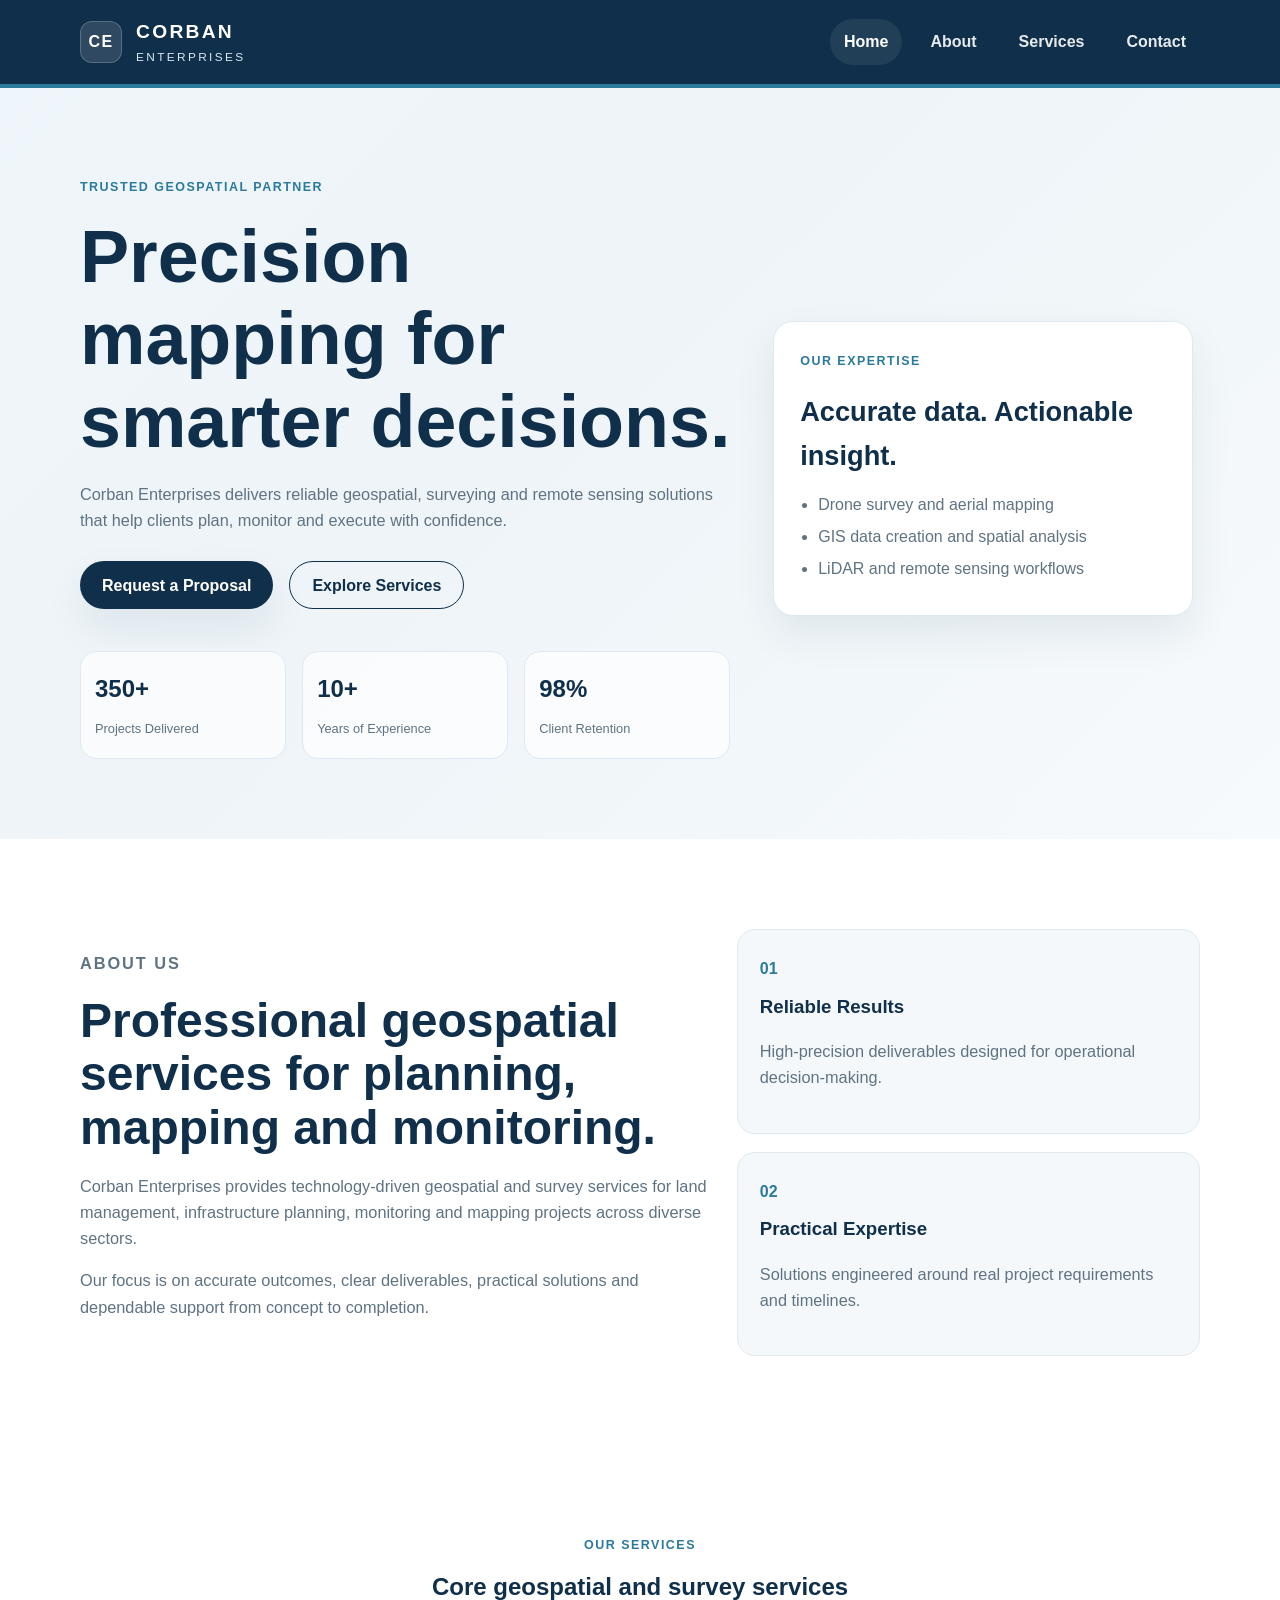
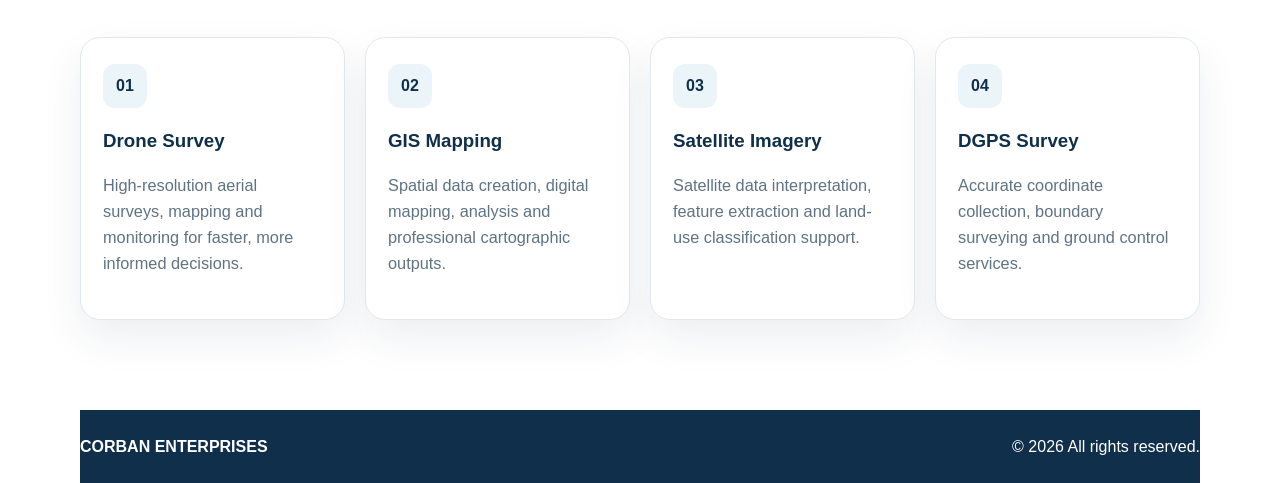
==== commit 6159f9ee: "Create a proper multi-page site structure with separate Home, About, Services, and Contact pages and" ====
--- a/index.html
+++ b/index.html
@@ -3,7 +3,7 @@
 <head>
   <meta charset="UTF-8">
   <meta name="viewport" content="width=device-width, initial-scale=1.0">
-  <meta name="description" content="Corban Enterprises provides Drone Survey, GIS Mapping, Satellite Imagery, DGPS Survey, LiDAR and Remote Sensing services.">
+  <meta name="description" content="Corban Enterprises provides premium drone survey, GIS mapping, satellite imagery, DGPS survey, LiDAR and remote sensing services.">
   <meta name="keywords" content="Drone Survey, GIS Mapping, Satellite Imagery, DGPS Survey, LiDAR, Remote Sensing, Corban Enterprises">
   <title>Corban Enterprises | Home</title>
   <link rel="stylesheet" href="style.css">
@@ -74,7 +74,7 @@
       </div>
     </section>
 
-    <section class="section split-section" id="about">
+    <section class="section split-section">
       <div class="container split-inner">
         <div class="section-copy">
           <p class="section-tag">ABOUT US</p>
@@ -104,7 +104,7 @@
       </div>
     </section>
 
-    <section class="section services-section" id="services">
+    <section class="section services-section">
       <div class="container">
         <div class="section-heading centered">
           <p class="section-tag">OUR SERVICES</p>
--- a/style.css
+++ b/style.css
@@ -1,5 +1,18 @@
 * {
   box-sizing: border-box;
+}
+
+:root {
+  --navy: #0f2f4a;
+  --navy-dark: #0a1f2d;
+  --blue: #2b7a9b;
+  --blue-soft: #eaf4f9;
+  --line: #dfe9ef;
+  --card: #ffffff;
+  --text: #203244;
+  --muted: #5f7383;
+  --bg: #f5f8fb;
+  --shadow: 0 18px 40px rgba(15, 47, 74, 0.08);
 }
 
 html {
@@ -9,14 +22,18 @@
 body {
   margin: 0;
   font-family: Arial, Helvetica, sans-serif;
-  color: #1d2a36;
+  color: var(--text);
   background: #ffffff;
   line-height: 1.6;
 }
 
 a {
+  color: inherit;
   text-decoration: none;
-  color: inherit;
+}
+
+img {
+  max-width: 100%;
 }
 
 .container {
@@ -24,10 +41,17 @@
   margin: 0 auto;
 }
 
+.narrow {
+  max-width: 840px;
+}
+
 .site-header {
-  background: #0f2f4a;
-  color: #ffffff;
-  border-bottom: 4px solid #2b7a9b;
+  background: var(--navy);
+  color: #fff;
+  border-bottom: 4px solid var(--blue);
+  position: sticky;
+  top: 0;
+  z-index: 30;
 }
 
 .header-inner {
@@ -35,214 +59,390 @@
   display: flex;
   justify-content: space-between;
   align-items: center;
-  gap: 30px;
+  gap: 28px;
+}
+
+.brand {
+  display: flex;
+  align-items: center;
+  gap: 14px;
+}
+
+.brand-mark {
+  width: 42px;
+  height: 42px;
+  border-radius: 12px;
+  display: inline-flex;
+  align-items: center;
+  justify-content: center;
+  background: rgba(255,255,255,0.13);
+  border: 1px solid rgba(255,255,255,0.2);
+  font-weight: 700;
+  letter-spacing: 0.08em;
+}
+
+.brand h1,
+.brand p {
+  margin: 0;
 }
 
 .brand h1 {
-  margin: 0;
-  font-size: 1.25rem;
-  letter-spacing: 0.08em;
+  font-size: 1.2rem;
+  letter-spacing: 0.12em;
 }
 
 .brand p {
-  margin: 3px 0 0;
-  color: #c8dbe8;
-  font-size: 0.86rem;
+  color: #d6eaf5;
+  font-size: 0.74rem;
+  letter-spacing: 0.2em;
 }
 
 .main-nav {
   display: flex;
-  gap: 24px;
+  gap: 14px;
   flex-wrap: wrap;
 }
 
 .main-nav a {
-  color: #ffffff;
+  padding: 10px 14px;
   font-weight: 600;
-  font-size: 0.94rem;
-}
-
-.main-nav a:hover {
-  text-decoration: underline;
+  color: rgba(255,255,255,0.9);
+  border-radius: 999px;
+  transition: 0.2s ease;
+}
+
+.main-nav a:hover,
+.main-nav a.active {
+  background: rgba(255,255,255,0.08);
+  color: #fff;
 }
 
 .hero {
-  background: #eef4f8;
-  padding: 100px 0;
-  border-bottom: 1px solid #d8e2e8;
-}
-
-.hero-content {
-  max-width: 820px;
+  background: linear-gradient(135deg, #eff6fb 0%, #eef4f8 42%, #f6fafc 100%);
+  padding: 90px 0 80px;
+}
+
+.hero-layout {
+  display: grid;
+  grid-template-columns: 1.2fr 0.8fr;
+  align-items: center;
+  gap: 36px;
 }
 
 .eyebrow,
-.section-heading p,
-.contact-label {
-  margin: 0 0 14px;
-  color: #2b7a9b;
+.section-tag,
+.mini-label {
+  margin: 0 0 18px;
+  color: var(--blue);
   font-size: 0.78rem;
+  letter-spacing: 0.12em;
+  text-transform: uppercase;
   font-weight: 700;
-  letter-spacing: 0.14em;
+}
+
+.hero h2,
+.section-copy h2,
+.page-banner h1,
+.section-heading h2,
+.contact-card h2 {
+  margin: 0 0 18px;
+  color: var(--navy);
+  line-height: 1.12;
 }
 
 .hero h2 {
-  margin: 0;
-  color: #0f2f4a;
-  font-size: clamp(2.5rem, 6vw, 4.8rem);
-  line-height: 1.08;
-}
-
-.hero-text {
-  max-width: 720px;
-  margin: 24px 0 30px;
-  color: #4f6474;
-  font-size: 1.08rem;
+  font-size: clamp(2.6rem, 6vw, 4.6rem);
+}
+
+.hero-text,
+.section-copy p,
+.info-box p,
+.card-box p,
+.contact-card p,
+.service-card p,
+.panel-block p,
+.process-step p {
+  color: var(--muted);
+  font-size: 1.02rem;
+}
+
+.hero-actions {
+  display: flex;
+  flex-wrap: wrap;
+  gap: 16px;
+  margin-top: 28px;
+}
+
+.primary-button,
+.secondary-button,
+.email-button,
+.disabled-button {
+  display: inline-flex;
+  align-items: center;
+  justify-content: center;
+  min-height: 48px;
+  padding: 0 22px;
+  border-radius: 999px;
+  border: none;
+  cursor: pointer;
+  font-weight: 700;
+  transition: 0.2s ease;
 }
 
 .primary-button,
 .email-button {
-  display: inline-block;
-  background: #0f2f4a;
-  color: #ffffff;
-  padding: 14px 22px;
-  border-radius: 6px;
-  font-weight: 700;
+  background: var(--navy);
+  color: #fff;
+  box-shadow: var(--shadow);
 }
 
 .primary-button:hover,
 .email-button:hover {
-  background: #2b7a9b;
+  background: var(--navy-dark);
+}
+
+.secondary-button {
+  background: transparent;
+  border: 1px solid var(--navy);
+  color: var(--navy);
+}
+
+.secondary-button:hover {
+  background: var(--blue-soft);
+}
+
+.stats-bar {
+  display: grid;
+  grid-template-columns: repeat(3, minmax(0, 1fr));
+  gap: 16px;
+  margin-top: 42px;
+}
+
+.stats-bar div {
+  background: rgba(255,255,255,0.7);
+  border: 1px solid var(--line);
+  border-radius: 16px;
+  padding: 18px 14px;
+}
+
+.stats-bar strong {
+  display: block;
+  color: var(--navy);
+  font-size: 1.5rem;
+  margin-bottom: 6px;
+}
+
+.stats-bar span {
+  font-size: 0.8rem;
+  color: var(--muted);
+}
+
+.hero-panel {
+  display: flex;
+  justify-content: center;
+}
+
+.panel-card,
+.card-box,
+.contact-card,
+.info-box,
+.process-step,
+.service-card {
+  background: var(--card);
+  border: 1px solid var(--line);
+  border-radius: 20px;
+  box-shadow: var(--shadow);
+}
+
+.highlight-card {
+  width: min(100%, 420px);
+  padding: 30px 26px;
+}
+
+.highlight-card h3 {
+  margin: 0 0 12px;
+  color: var(--navy);
+  font-size: 1.7rem;
+}
+
+.highlight-card ul {
+  margin: 0;
+  padding-left: 18px;
+  color: var(--muted);
+  line-height: 2;
 }
 
 .section {
-  padding: 85px 0;
+  padding: 90px 0;
+}
+
+.alt-section {
+  background: var(--bg);
+}
+
+.split-inner,
+.two-col,
+.contact-layout {
+  display: grid;
+  grid-template-columns: 1.15fr 0.85fr;
+  gap: 30px;
+  align-items: center;
+}
+
+.section-copy h2,
+.page-banner h1 {
+  font-size: clamp(2rem, 4vw, 3rem);
+}
+
+.feature-panel {
+  display: grid;
+  gap: 18px;
+}
+
+.panel-block {
+  padding: 26px 22px;
+  border: 1px solid var(--line);
+  background: var(--bg);
+  border-radius: 18px;
+}
+
+.panel-block span {
+  display: inline-block;
+  color: var(--blue);
+  font-weight: 700;
+  margin-bottom: 10px;
+}
+
+.panel-block h3,
+.info-box h3,
+.service-card h3,
+.contact-card h2 {
+  margin: 0 0 10px;
+  color: var(--navy);
 }
 
 .section-heading {
-  max-width: 760px;
-  margin-bottom: 34px;
+  margin-bottom: 36px;
 }
 
 .section-heading.centered {
   text-align: center;
-  margin: 0 auto 42px;
-}
-
-.section-heading h2,
-.contact-box h2 {
-  margin: 0;
-  color: #0f2f4a;
-  font-size: clamp(2rem, 4vw, 3rem);
-  line-height: 1.2;
-}
-
-.about-text {
-  max-width: 850px;
-  color: #4f6474;
-  font-size: 1.05rem;
-}
-
-.services-section {
-  background: #f6f9fb;
-}
-
-.service-grid {
-  display: grid;
-  grid-template-columns: repeat(4, 1fr);
-  gap: 18px;
+}
+
+.service-grid,
+.info-grid {
+  display: grid;
+  grid-template-columns: repeat(4, minmax(0, 1fr));
+  gap: 20px;
+}
+
+.large-grid {
+  grid-template-columns: repeat(2, minmax(0, 1fr));
 }
 
 .service-card {
-  display: none;
-  background: #ffffff;
-  border: 1px solid #d9e3ea;
-  padding: 26px;
-  border-radius: 8px;
-  min-height: 190px;
-}
-
-.service-card h3 {
-  margin: 0 0 10px;
-  color: #0f2f4a;
-  font-size: 1.1rem;
-}
-
-.service-card p {
-  margin: 0;
-  color: #5d6f7d;
-  font-size: 0.94rem;
-}
-
-.why-section {
-  background: #ffffff;
-}
-
-.why-grid {
-  display: grid;
-  grid-template-columns: repeat(3, 1fr);
-  gap: 16px;
-}
-
-.why-grid div {
-  border: 1px solid #d9e3ea;
-  padding: 18px;
-  text-align: center;
+  padding: 26px 22px;
+}
+
+.large-card {
+  min-height: 220px;
+}
+
+.service-icon {
+  display: inline-flex;
+  align-items: center;
+  justify-content: center;
+  width: 44px;
+  height: 44px;
+  border-radius: 12px;
+  background: var(--blue-soft);
+  color: var(--navy);
   font-weight: 700;
-  color: #0f2f4a;
-  background: #fafcfd;
-  border-radius: 6px;
-}
-
-.contact-section {
-  background: #eef4f8;
-}
-
-.contact-box {
-  display: grid;
-  grid-template-columns: 1.2fr 0.8fr;
-  gap: 40px;
-  align-items: center;
-  border: 1px solid #d2dee6;
-  background: #ffffff;
-  padding: 42px;
-  border-radius: 8px;
-}
-
-.contact-box p {
-  color: #5d6f7d;
-}
-
-.email-button {
-  text-align: center;
-  word-break: break-word;
-}
-
-footer {
-  background: #0f2f4a;
-  color: #ffffff;
-  padding: 24px 0;
+  margin-bottom: 18px;
+}
+
+.page-banner {
+  padding: 88px 0 32px;
+  background: linear-gradient(135deg, #f6fbff 0%, #edf4fa 100%);
+  border-bottom: 1px solid var(--line);
+}
+
+.check-list {
+  list-style: none;
+  padding: 0;
+  margin: 18px 0 0;
+  display: grid;
+  gap: 10px;
+  color: var(--text);
+}
+
+.check-list li::before {
+  content: "✓";
+  color: var(--blue);
+  font-weight: bold;
+  margin-right: 10px;
+}
+
+.info-box {
+  padding: 26px 22px;
+}
+
+.contact-card {
+  padding: 30px 26px;
+}
+
+.muted-card {
+  background: #f8fbfe;
+}
+
+.contact-row {
+  display: flex;
+  justify-content: space-between;
+  gap: 15px;
+  padding: 14px 0;
+  border-bottom: 1px solid var(--line);
+}
+
+.label {
+  color: var(--muted);
+}
+
+.disabled-button {
+  width: 100%;
+  background: #dfeaf1;
+  color: var(--navy);
+  margin-top: 18px;
+  cursor: default;
+  box-shadow: none;
 }
 
 .footer-inner {
   display: flex;
   justify-content: space-between;
+  align-items: center;
   gap: 20px;
   flex-wrap: wrap;
+  background: var(--navy);
+  color: #fff;
+  padding: 24px 0;
 }
 
 .footer-inner p {
   margin: 0;
-  font-size: 0.9rem;
 }
 
 @media (max-width: 900px) {
-  .service-grid {
-    grid-template-columns: repeat(2, 1fr);
-  }
-
-  .contact-box {
+  .hero-layout,
+  .split-inner,
+  .two-col,
+  .contact-layout {
     grid-template-columns: 1fr;
+  }
+
+  .service-grid,
+  .info-grid,
+  .large-grid {
+    grid-template-columns: repeat(2, minmax(0, 1fr));
   }
 }
 
@@ -250,27 +450,34 @@
   .header-inner {
     flex-direction: column;
     align-items: flex-start;
-    padding: 20px 0;
+    padding: 18px 0;
   }
 
   .main-nav {
-    gap: 14px;
+    width: 100%;
+  }
+
+  .main-nav a {
+    flex: 1 1 auto;
+    text-align: center;
   }
 
   .hero {
-    padding: 72px 0;
-  }
-
+    padding-top: 70px;
+  }
+
+  .stats-bar,
   .service-grid,
-  .why-grid {
+  .info-grid,
+  .large-grid {
     grid-template-columns: 1fr;
   }
 
   .section {
-    padding: 64px 0;
-  }
-
-  .contact-box {
-    padding: 26px;
-  }
-}
+    padding: 70px 0;
+  }
+
+  .page-banner {
+    padding-top: 68px;
+  }
+}
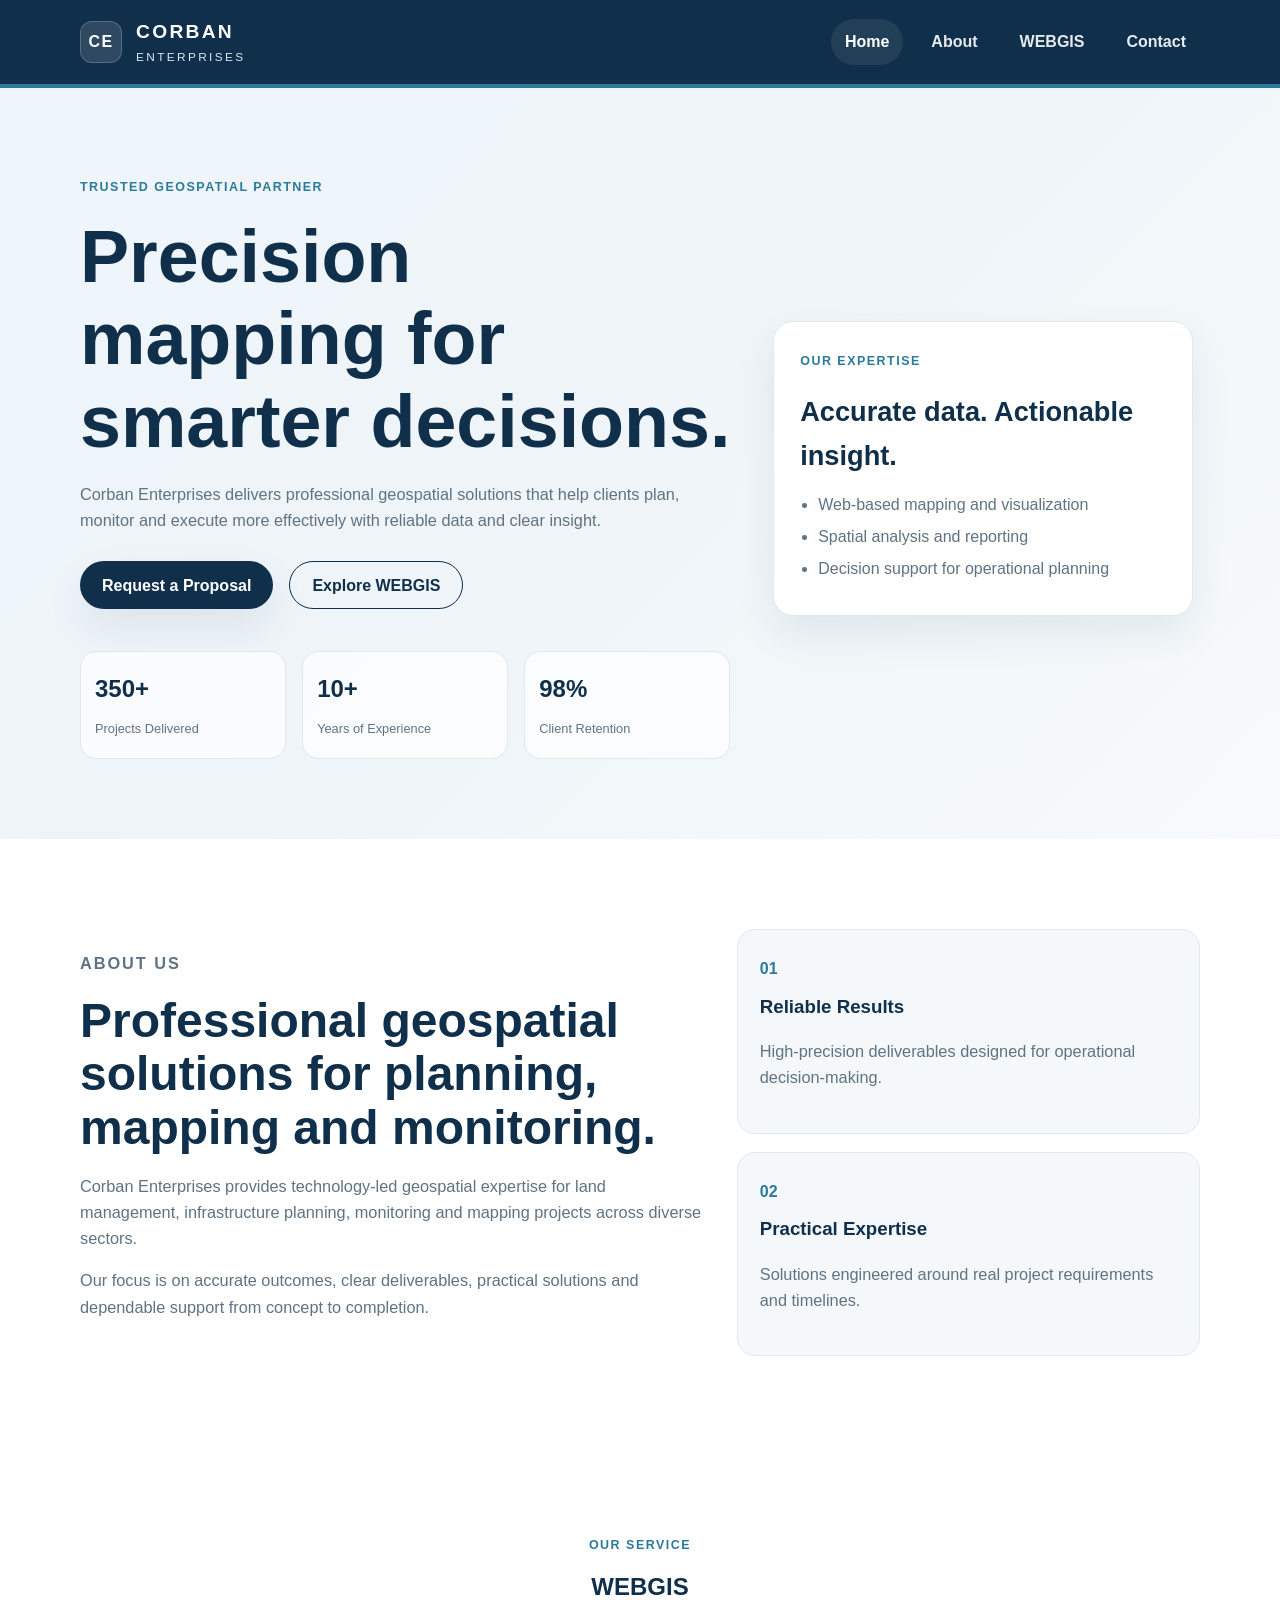
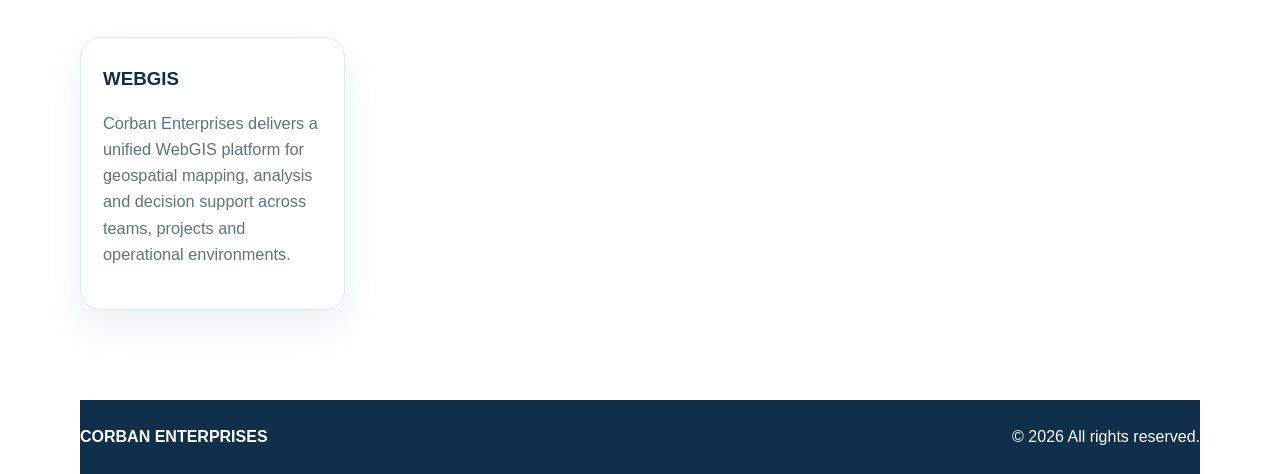
==== commit 65b6be83: "Simplify the site to a single WEBGIS offering and standardize the navigation across pages." ====
--- a/index.html
+++ b/index.html
@@ -3,8 +3,7 @@
 <head>
   <meta charset="UTF-8">
   <meta name="viewport" content="width=device-width, initial-scale=1.0">
-  <meta name="description" content="Corban Enterprises provides premium drone survey, GIS mapping, satellite imagery, DGPS survey, LiDAR and remote sensing services.">
-  <meta name="keywords" content="Drone Survey, GIS Mapping, Satellite Imagery, DGPS Survey, LiDAR, Remote Sensing, Corban Enterprises">
+  <meta name="description" content="Corban Enterprises delivers a unified WebGIS platform for mapping, analysis and decision support.">
   <title>Corban Enterprises | Home</title>
   <link rel="stylesheet" href="style.css">
 </head>
@@ -22,7 +21,7 @@
       <nav class="main-nav" aria-label="Main navigation">
         <a href="index.html" class="active">Home</a>
         <a href="about.html">About</a>
-        <a href="services.html">Services</a>
+        <a href="services.html">WEBGIS</a>
         <a href="contact.html">Contact</a>
       </nav>
     </div>
@@ -35,13 +34,13 @@
           <p class="eyebrow">TRUSTED GEOSPATIAL PARTNER</p>
           <h2>Precision mapping for smarter decisions.</h2>
           <p class="hero-text">
-            Corban Enterprises delivers reliable geospatial, surveying and remote sensing solutions
-            that help clients plan, monitor and execute with confidence.
+            Corban Enterprises delivers professional geospatial solutions that help clients plan,
+            monitor and execute more effectively with reliable data and clear insight.
           </p>
 
           <div class="hero-actions">
             <a class="primary-button" href="contact.html">Request a Proposal</a>
-            <a class="secondary-button" href="services.html">Explore Services</a>
+            <a class="secondary-button" href="services.html">Explore WEBGIS</a>
           </div>
 
           <div class="stats-bar" aria-label="Company statistics">
@@ -65,9 +64,9 @@
             <p class="mini-label">OUR EXPERTISE</p>
             <h3>Accurate data. Actionable insight.</h3>
             <ul>
-              <li>Drone survey and aerial mapping</li>
-              <li>GIS data creation and spatial analysis</li>
-              <li>LiDAR and remote sensing workflows</li>
+              <li>Web-based mapping and visualization</li>
+              <li>Spatial analysis and reporting</li>
+              <li>Decision support for operational planning</li>
             </ul>
           </div>
         </div>
@@ -78,10 +77,10 @@
       <div class="container split-inner">
         <div class="section-copy">
           <p class="section-tag">ABOUT US</p>
-          <h2>Professional geospatial services for planning, mapping and monitoring.</h2>
+          <h2>Professional geospatial solutions for planning, mapping and monitoring.</h2>
           <p>
-            Corban Enterprises provides technology-driven geospatial and survey services for land
-            management, infrastructure planning, monitoring and mapping projects across diverse sectors.
+            Corban Enterprises provides technology-led geospatial expertise for land management,
+            infrastructure planning, monitoring and mapping projects across diverse sectors.
           </p>
           <p>
             Our focus is on accurate outcomes, clear deliverables, practical solutions and dependable
@@ -107,33 +106,17 @@
     <section class="section services-section">
       <div class="container">
         <div class="section-heading centered">
-          <p class="section-tag">OUR SERVICES</p>
-          <h2>Core geospatial and survey services</h2>
+          <p class="section-tag">OUR SERVICE</p>
+          <h2>WEBGIS</h2>
         </div>
 
-        <div class="service-grid">
-          <article class="service-card">
-            <div class="service-icon">01</div>
-            <h3>Drone Survey</h3>
-            <p>High-resolution aerial surveys, mapping and monitoring for faster, more informed decisions.</p>
-          </article>
-
-          <article class="service-card">
-            <div class="service-icon">02</div>
-            <h3>GIS Mapping</h3>
-            <p>Spatial data creation, digital mapping, analysis and professional cartographic outputs.</p>
-          </article>
-
-          <article class="service-card">
-            <div class="service-icon">03</div>
-            <h3>Satellite Imagery</h3>
-            <p>Satellite data interpretation, feature extraction and land-use classification support.</p>
-          </article>
-
-          <article class="service-card">
-            <div class="service-icon">04</div>
-            <h3>DGPS Survey</h3>
-            <p>Accurate coordinate collection, boundary surveying and ground control services.</p>
+        <div class="service-grid single-service">
+          <article class="service-card centered-card">
+            <h3>WEBGIS</h3>
+            <p>
+              Corban Enterprises delivers a unified WebGIS platform for geospatial mapping,
+              analysis and decision support across teams, projects and operational environments.
+            </p>
           </article>
         </div>
       </div>
